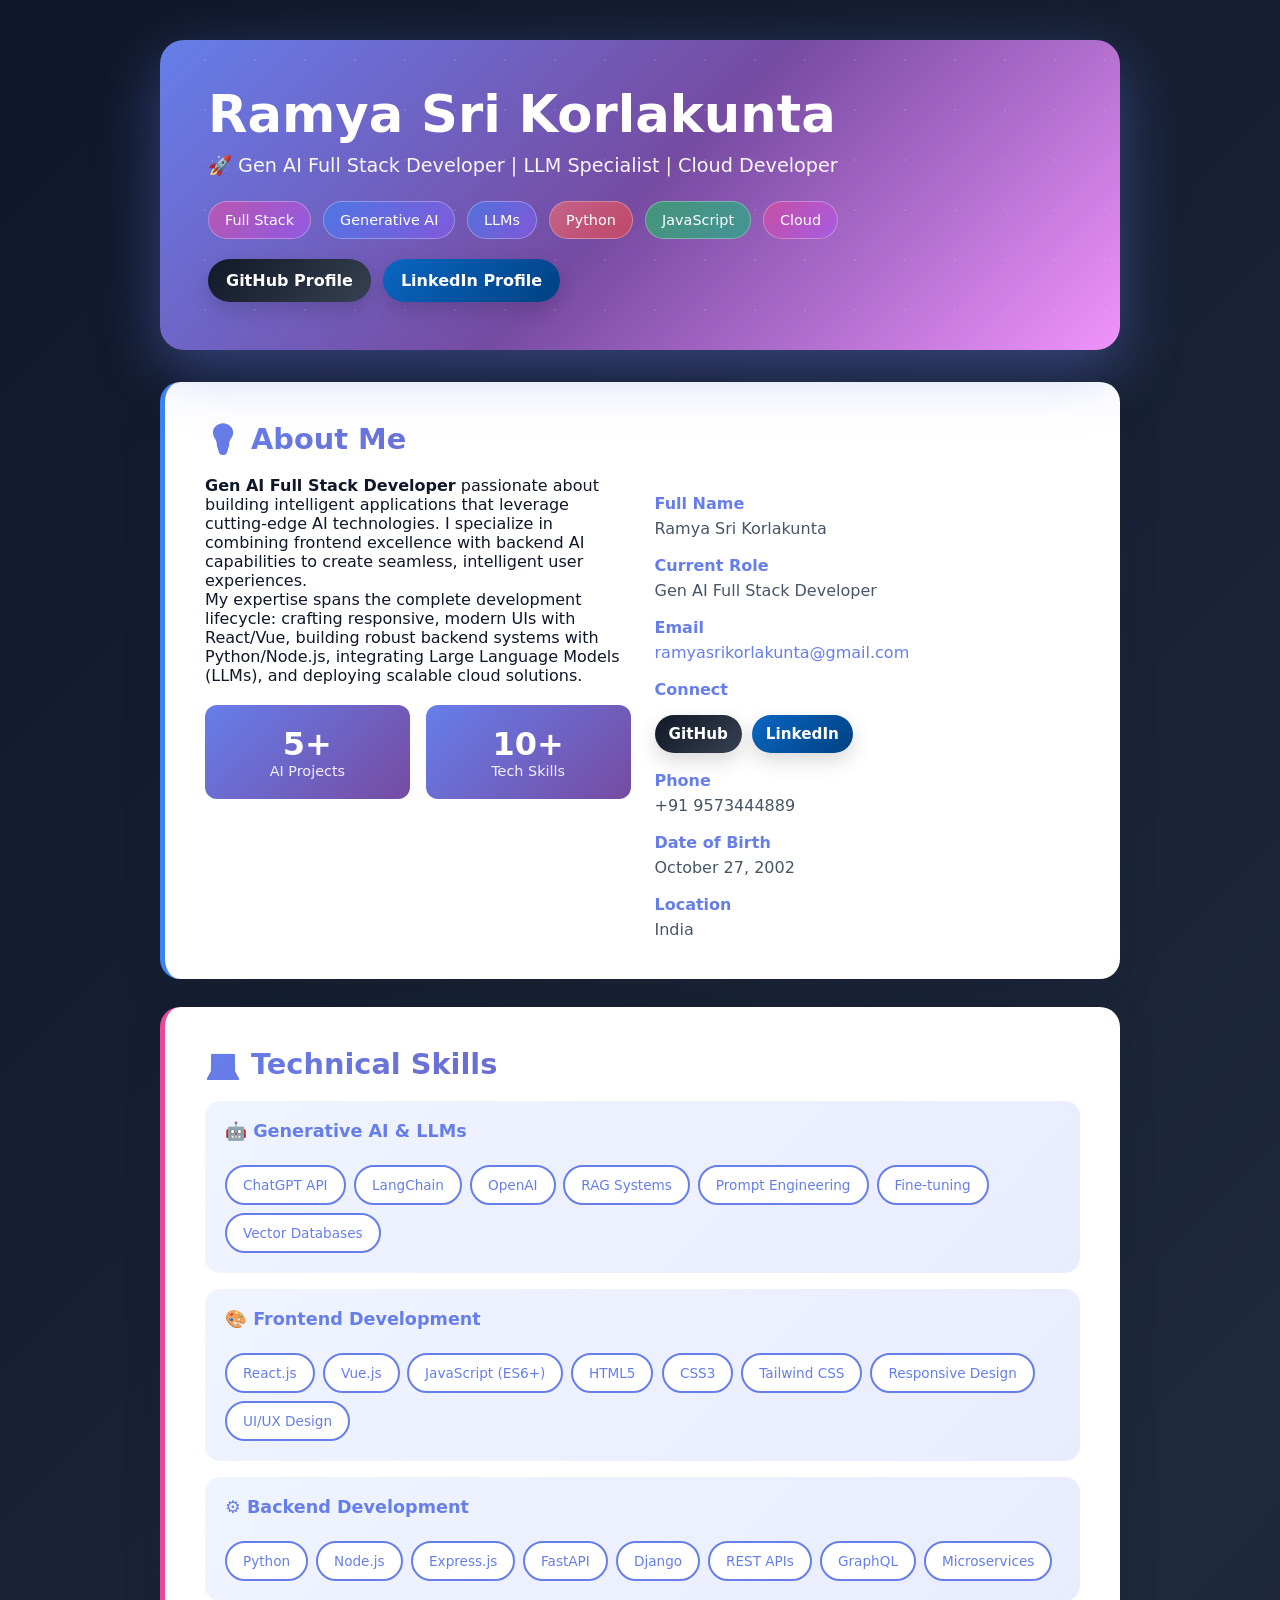
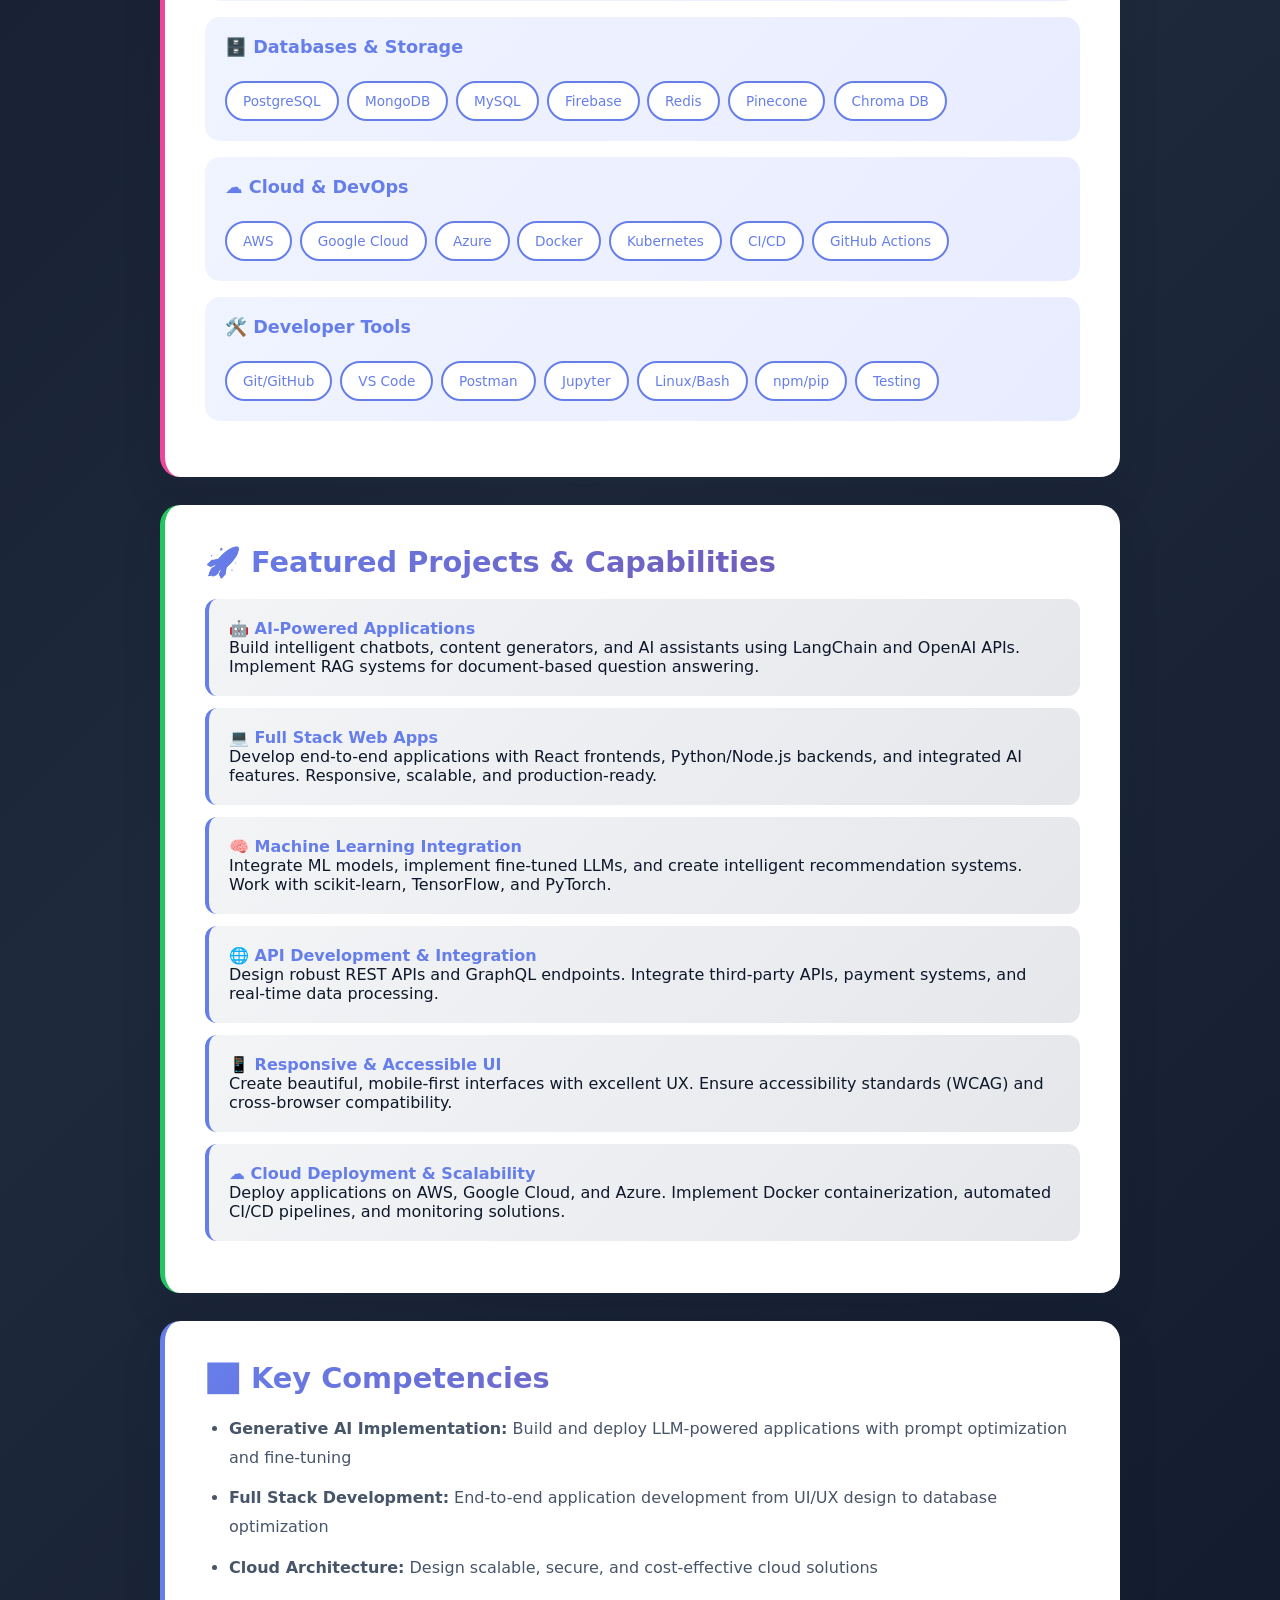
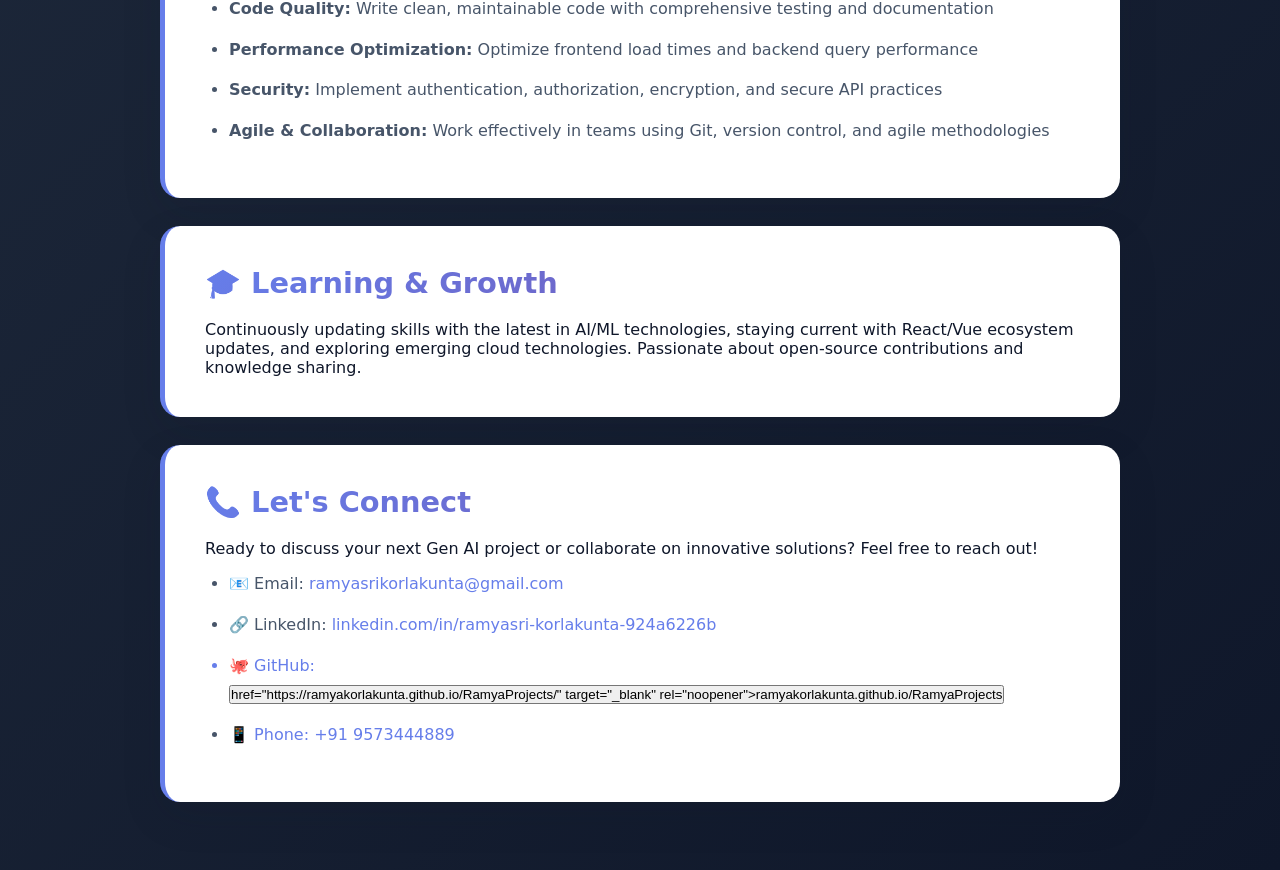
==== docs/index.html @ 707cfb74 "Update social links on portfolio" ====
<!doctype html>
<html lang="en">
  <head>
    <meta charset="utf-8" />
    <meta name="viewport" content="width=device-width,initial-scale=1" />
    <title>Ramya Sri Korlakunta | Gen AI Full Stack Developer</title>
    <style>
      * { margin:0; padding:0; box-sizing:border-box; }
      body { 
        font-family: 'Segoe UI', system-ui, -apple-system, Roboto, Arial, sans-serif; 
        background: linear-gradient(135deg, #0f172a 0%, #1e293b 50%, #0f172a 100%);
        color:#0f172a; 
        min-height:100vh;
      }
      .page { max-width:1000px; margin:0 auto; padding:40px 20px; }
      
      /* HEADER WITH GRADIENT */
      header { 
        background: linear-gradient(135deg, #667eea 0%, #764ba2 50%, #f093fb 100%);
        border-radius:24px; 
        box-shadow: 0 20px 60px rgba(102, 126, 234, 0.4);
        padding:48px; 
        margin-bottom:32px;
        color: white;
        position: relative;
        overflow: hidden;
      }
      
      header::before {
        content: '';
        position: absolute;
        top: -50%;
        right: -50%;
        width: 200%;
        height: 200%;
        background: radial-gradient(circle, rgba(255,255,255,0.1) 1px, transparent 1px);
        background-size: 50px 50px;
        animation: float 20s linear infinite;
      }
      
      @keyframes float {
        0% { transform: translate(0, 0); }
        100% { transform: translate(50px, 50px); }
      }
      
      header h1 { 
        margin:0 0 12px; 
        font-size:3.2rem; 
        line-height:1.05;
        position: relative;
        z-index: 1;
        font-weight: 800;
      }
      
      header .subtitle { 
        margin:0; 
        max-width:720px; 
        font-size:1.2rem;
        position: relative;
        z-index: 1;
        opacity: 0.95;
      }
      
      .badges { display:flex; flex-wrap:wrap; gap:12px; margin-top:24px; }
      
      .social-links {
        display:flex;
        flex-wrap:wrap;
        gap:12px;
        margin-top:20px;
        position: relative;
        z-index: 1;
      }
      
      .social-btn {
        display:inline-flex;
        align-items:center;
        justify-content:center;
        gap:8px;
        padding:12px 18px;
        border-radius:999px;
        color:white;
        font-weight:700;
        text-decoration:none;
        transition: transform 0.2s ease, box-shadow 0.2s ease;
        box-shadow: 0 8px 20px rgba(0,0,0,0.15);
      }

      .contact-actions {
        display:flex;
        flex-wrap:wrap;
        gap:10px;
        margin-top:16px;
      }

      .contact-actions .social-btn {
        padding:10px 14px;
        font-size:0.95rem;
      }
      
      .social-btn:hover {
        transform: translateY(-2px);
        text-decoration:none;
      }
      
      .social-btn.github {
        background: linear-gradient(135deg, #111827 0%, #374151 100%);
      }
      
      .social-btn.linkedin {
        background: linear-gradient(135deg, #0a66c2 0%, #004182 100%);
      }
      
      .badge { 
        background: rgba(255,255,255,0.2);
        color: white;
        border-radius:999px; 
        padding:10px 16px; 
        font-size:.9rem;
        border: 1px solid rgba(255,255,255,0.3);
        backdrop-filter: blur(10px);
      }
      
      .badge.ai { background: linear-gradient(135deg, rgba(59, 130, 246, 0.6), rgba(139, 92, 246, 0.6)); }
      .badge.frontend { background: linear-gradient(135deg, rgba(34, 197, 94, 0.6), rgba(16, 185, 129, 0.6)); }
      .badge.backend { background: linear-gradient(135deg, rgba(248, 113, 113, 0.6), rgba(239, 68, 68, 0.6)); }
      .badge.fullstack { background: linear-gradient(135deg, rgba(236, 72, 153, 0.6), rgba(168, 85, 247, 0.6)); }
      
      section { 
        background: white;
        border-radius:20px; 
        box-shadow: 0 15px 40px rgba(15, 23, 42, 0.12);
        padding:40px; 
        margin-bottom:28px;
        border-left: 5px solid #667eea;
      }
      
      section.ai-focused { border-left-color: #3b82f6; }
      section.code-skills { border-left-color: #ec4899; }
      section.projects { border-left-color: #22c55e; }
      
      h2 { 
        margin-top:0; 
        font-size:1.8rem; 
        margin-bottom:20px;
        background: linear-gradient(135deg, #667eea 0%, #764ba2 100%);
        -webkit-background-clip: text;
        -webkit-text-fill-color: transparent;
        background-clip: text;
      }
      
      .grid { display:grid; gap:24px; }
      .two-col { grid-template-columns:1fr 1fr; }
      .three-col { grid-template-columns:1fr 1fr 1fr; }
      
      ul { margin:12px 0; padding-left:1.5rem; color:#475569; }
      li { margin-bottom:12px; line-height:1.8; }
      
      .contact dt { font-weight:700; margin-top:18px; color: #667eea; }
      .contact dd { margin:6px 0 0 0; color:#475569; }
      
      a { color:#667eea; text-decoration:none; font-weight: 500; transition: 0.3s; }
      a:hover { color:#764ba2; text-decoration: underline; }
      
      .skill-category {
        background: linear-gradient(135deg, #f0f4ff 0%, #e8ecff 100%);
        padding: 20px;
        border-radius: 15px;
        margin-bottom: 16px;
      }
      
      .skill-category h3 {
        color: #667eea;
        margin: 0 0 12px 0;
        font-size: 1.1rem;
      }
      
      .skill-category .badges {
        gap: 8px;
      }
      
      .skill-category .badge {
        background: white;
        color: #667eea;
        border: 2px solid #667eea;
        font-size: 0.85rem;
      }
      
      .feature-box {
        background: linear-gradient(135deg, #f3f4f6 0%, #e5e7eb 100%);
        padding: 20px;
        border-radius: 12px;
        margin-bottom: 12px;
        border-left: 4px solid #667eea;
      }
      
      .feature-box strong {
        color: #667eea;
      }
      
      .stats {
        display: grid;
        grid-template-columns: 1fr 1fr;
        gap: 16px;
        margin-top: 20px;
      }
      
      .stat-item {
        background: linear-gradient(135deg, #667eea 0%, #764ba2 100%);
        color: white;
        padding: 20px;
        border-radius: 12px;
        text-align: center;
      }
      
      .stat-item .number {
        font-size: 2rem;
        font-weight: 800;
      }
      
      .stat-item .label {
        font-size: 0.9rem;
        opacity: 0.9;
      }
      
      @media (max-width:720px) { 
        .two-col, .three-col { grid-template-columns:1fr; }
        header h1 { font-size: 2.2rem; }
        header { padding: 32px; }
      }
    </style>
  </head>
  <body>
    <div class="page">
      <header>
        <h1>Ramya Sri Korlakunta</h1>
        <p class="subtitle">🚀 Gen AI Full Stack Developer | LLM Specialist | Cloud Developer</p>
        <div class="badges">
          <span class="badge fullstack">Full Stack</span>
          <span class="badge ai">Generative AI</span>
          <span class="badge ai">LLMs</span>
          <span class="badge backend">Python</span>
          <span class="badge frontend">JavaScript</span>
          <span class="badge fullstack">Cloud</span>
        </div>
        <div class="social-links">
          <a class="social-btn github" href="https://github.com/ramyakorlakunta" target="_blank" rel="noopener">GitHub Profile</a>
          <a class="social-btn linkedin" href="https://www.linkedin.com/in/ramyasri-korlakunta-924a6226b" target="_blank" rel="noopener">LinkedIn Profile</a>
        </div>
      </header>

      <section class="ai-focused">
        <h2>💡 About Me</h2>
        <div class="grid two-col">
          <div>
            <p><strong>Gen AI Full Stack Developer</strong> passionate about building intelligent applications that leverage cutting-edge AI technologies. I specialize in combining frontend excellence with backend AI capabilities to create seamless, intelligent user experiences.</p>
            <p>My expertise spans the complete development lifecycle: crafting responsive, modern UIs with React/Vue, building robust backend systems with Python/Node.js, integrating Large Language Models (LLMs), and deploying scalable cloud solutions.</p>
            <div class="stats">
              <div class="stat-item">
                <div class="number">5+</div>
                <div class="label">AI Projects</div>
              </div>
              <div class="stat-item">
                <div class="number">10+</div>
                <div class="label">Tech Skills</div>
              </div> 
            </div>
          </div>
          <div class="contact">
            <dl>
              <dt>Full Name</dt>
              <dd>Ramya Sri Korlakunta</dd>
              <dt>Current Role</dt>
              <dd>Gen AI Full Stack Developer</dd>
              <dt>Email</dt>
              <dd><a href="mailto:ramyasrikorlakunta@gmail.com">ramyasrikorlakunta@gmail.com</a></dd>
              <dt>Connect</dt>
              <dd>
                <div class="contact-actions">
                  <a class="social-btn github" href="https://github.com/ramyakorlakunta" target="_blank" rel="noopener">GitHub</a>
                  <a class="social-btn linkedin" href="https://www.linkedin.com/in/ramyasri-korlakunta-924a6226b" target="_blank" rel="noopener">LinkedIn</a>
                </div>
              </dd>
              <dt>Phone</dt>
              <dd>+91 9573444889</dd>
              <dt>Date of Birth</dt>
              <dd>October 27, 2002</dd>
              <dt>Location</dt>
              <dd>India</dd>
            </dl>
          </div>
        </div>
      </section>

      <section class="code-skills">
        <h2>💻 Technical Skills</h2>
        
        <div class="skill-category">
          <h3>🤖 Generative AI & LLMs</h3>
          <div class="badges">
            <span class="badge ai">ChatGPT API</span>
            <span class="badge ai">LangChain</span>
            <span class="badge ai">OpenAI</span>
            <span class="badge ai">RAG Systems</span>
            <span class="badge ai">Prompt Engineering</span>
            <span class="badge ai">Fine-tuning</span>
            <span class="badge ai">Vector Databases</span>
          </div>
        </div>
        
        <div class="skill-category">
          <h3>🎨 Frontend Development</h3>
          <div class="badges">
            <span class="badge frontend">React.js</span>
            <span class="badge frontend">Vue.js</span>
            <span class="badge frontend">JavaScript (ES6+)</span>
            <span class="badge frontend">HTML5</span>
            <span class="badge frontend">CSS3</span>
            <span class="badge frontend">Tailwind CSS</span>
            <span class="badge frontend">Responsive Design</span>
            <span class="badge frontend">UI/UX Design</span>
          </div>
        </div>
        
        <div class="skill-category">
          <h3>⚙️ Backend Development</h3>
          <div class="badges">
            <span class="badge backend">Python</span>
            <span class="badge backend">Node.js</span>
            <span class="badge backend">Express.js</span>
            <span class="badge backend">FastAPI</span>
            <span class="badge backend">Django</span>
            <span class="badge backend">REST APIs</span>
            <span class="badge backend">GraphQL</span>
            <span class="badge backend">Microservices</span>
          </div>
        </div>
        
        <div class="skill-category">
          <h3>🗄️ Databases & Storage</h3>
          <div class="badges">
            <span class="badge backend">PostgreSQL</span>
            <span class="badge backend">MongoDB</span>
            <span class="badge backend">MySQL</span>
            <span class="badge backend">Firebase</span>
            <span class="badge backend">Redis</span>
            <span class="badge backend">Pinecone</span>
            <span class="badge backend">Chroma DB</span>
          </div>
        </div>
        
        <div class="skill-category">
          <h3>☁️ Cloud & DevOps</h3>
          <div class="badges">
            <span class="badge fullstack">AWS</span>
            <span class="badge fullstack">Google Cloud</span>
            <span class="badge fullstack">Azure</span>
            <span class="badge fullstack">Docker</span>
            <span class="badge fullstack">Kubernetes</span>
            <span class="badge fullstack">CI/CD</span>
            <span class="badge fullstack">GitHub Actions</span>
          </div>
        </div>
        
        <div class="skill-category">
          <h3>🛠️ Developer Tools</h3>
          <div class="badges">
            <span class="badge backend">Git/GitHub</span>
            <span class="badge backend">VS Code</span>
            <span class="badge backend">Postman</span>
            <span class="badge backend">Jupyter</span>
            <span class="badge backend">Linux/Bash</span>
            <span class="badge backend">npm/pip</span>
            <span class="badge backend">Testing</span>
          </div>
        </div>
      </section>

      <section class="projects">
        <h2>🚀 Featured Projects & Capabilities</h2>
        <div class="feature-box">
          <strong>🤖 AI-Powered Applications</strong>
          <p>Build intelligent chatbots, content generators, and AI assistants using LangChain and OpenAI APIs. Implement RAG systems for document-based question answering.</p>
        </div>
        <div class="feature-box">
          <strong>💻 Full Stack Web Apps</strong>
          <p>Develop end-to-end applications with React frontends, Python/Node.js backends, and integrated AI features. Responsive, scalable, and production-ready.</p>
        </div>
        <div class="feature-box">
          <strong>🧠 Machine Learning Integration</strong>
          <p>Integrate ML models, implement fine-tuned LLMs, and create intelligent recommendation systems. Work with scikit-learn, TensorFlow, and PyTorch.</p>
        </div>
        <div class="feature-box">
          <strong>🌐 API Development & Integration</strong>
          <p>Design robust REST APIs and GraphQL endpoints. Integrate third-party APIs, payment systems, and real-time data processing.</p>
        </div>
        <div class="feature-box">
          <strong>📱 Responsive & Accessible UI</strong>
          <p>Create beautiful, mobile-first interfaces with excellent UX. Ensure accessibility standards (WCAG) and cross-browser compatibility.</p>
        </div>
        <div class="feature-box">
          <strong>☁️ Cloud Deployment & Scalability</strong>
          <p>Deploy applications on AWS, Google Cloud, and Azure. Implement Docker containerization, automated CI/CD pipelines, and monitoring solutions.</p>
        </div>
      </section>

      <section>
        <h2>📊 Key Competencies</h2>
        <ul>
          <li><strong>Generative AI Implementation:</strong> Build and deploy LLM-powered applications with prompt optimization and fine-tuning</li>
          <li><strong>Full Stack Development:</strong> End-to-end application development from UI/UX design to database optimization</li>
          <li><strong>Cloud Architecture:</strong> Design scalable, secure, and cost-effective cloud solutions</li>
          <li><strong>Code Quality:</strong> Write clean, maintainable code with comprehensive testing and documentation</li>
          <li><strong>Performance Optimization:</strong> Optimize frontend load times and backend query performance</li>
          <li><strong>Security:</strong> Implement authentication, authorization, encryption, and secure API practices</li>
          <li><strong>Agile & Collaboration:</strong> Work effectively in teams using Git, version control, and agile methodologies</li>
        </ul>
      </section>

      <section>
        <h2>🎓 Learning & Growth</h2>
        <p>Continuously updating skills with the latest in AI/ML technologies, staying current with React/Vue ecosystem updates, and exploring emerging cloud technologies. Passionate about open-source contributions and knowledge sharing.</p>
      </section>

      <section>
        <h2>📞 Let's Connect</h2>
        <p>Ready to discuss your next Gen AI project or collaborate on innovative solutions? Feel free to reach out!</p>
        <ul>
          <li>📧 Email: <a href="mailto:ramyasrikorlakunta@gmail.com">ramyasrikorlakunta@gmail.com</a></li>
          <li>🔗 LinkedIn: <a href="https://www.linkedin.com/in/ramyasri-korlakunta-924a6226b" target="_blank" rel="noopener">linkedin.com/in/ramyasri-korlakunta-924a6226b</li>
          <li>🐙 GitHub: <button>href="https://ramyakorlakunta.github.io/RamyaProjects/" target="_blank" rel="noopener">ramyakorlakunta.github.io/RamyaProjects</button></li>
          <li>📱 Phone: <a href="tel:+919573444889">+91 9573444889</a></li>
        </ul>
      </section>
    </div>
  </body>
</html>
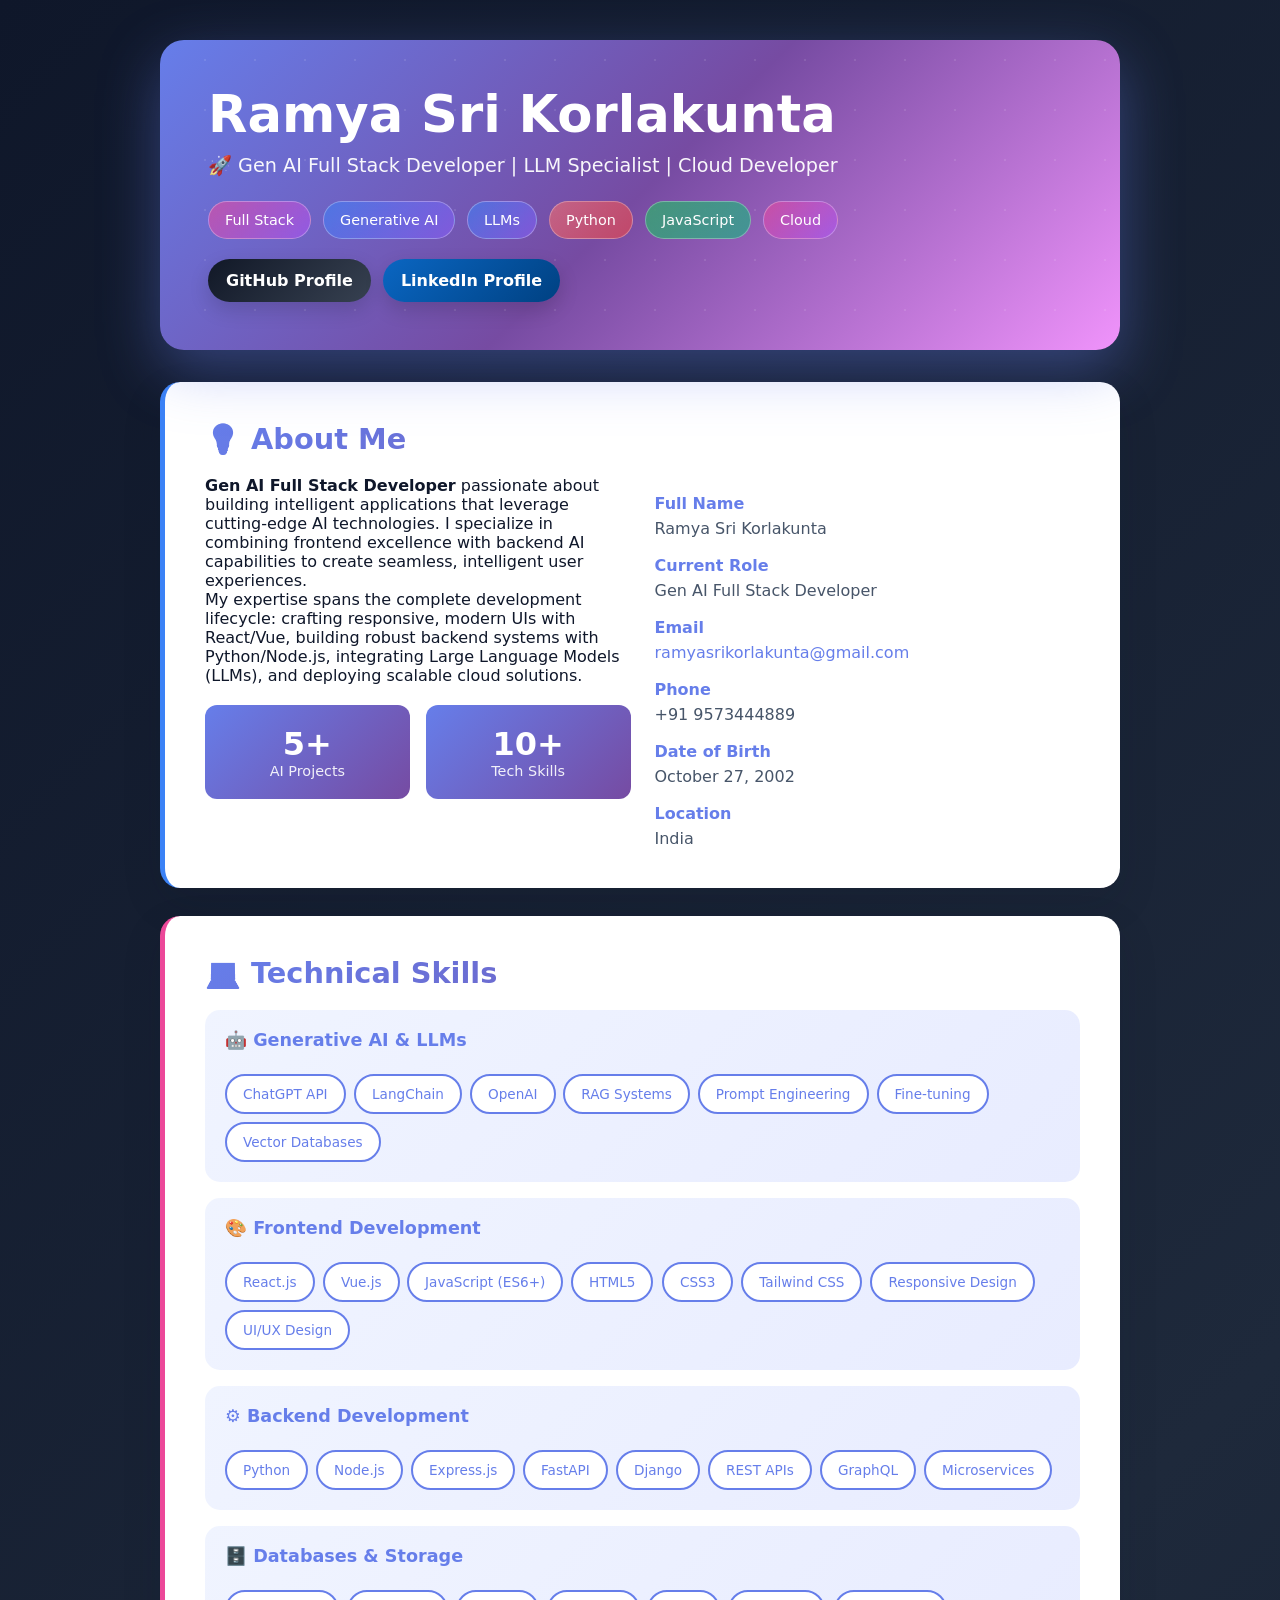
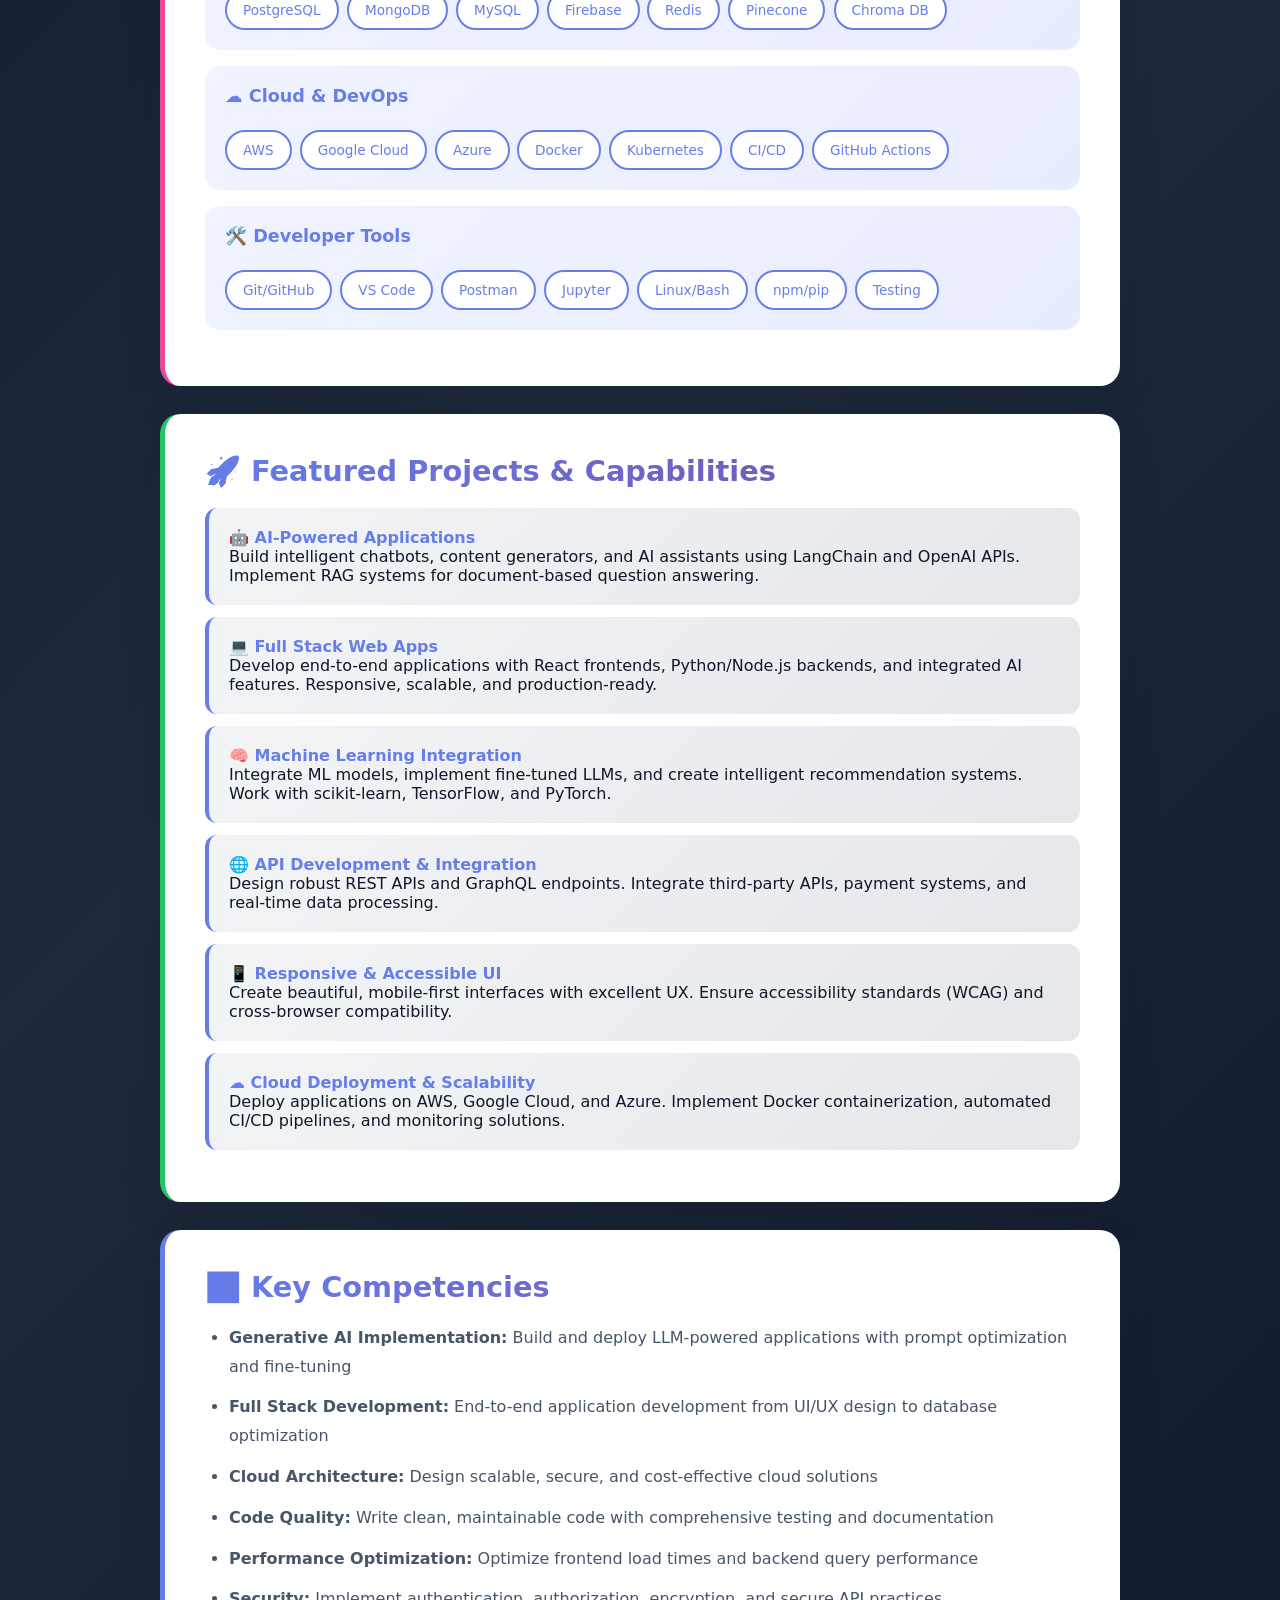
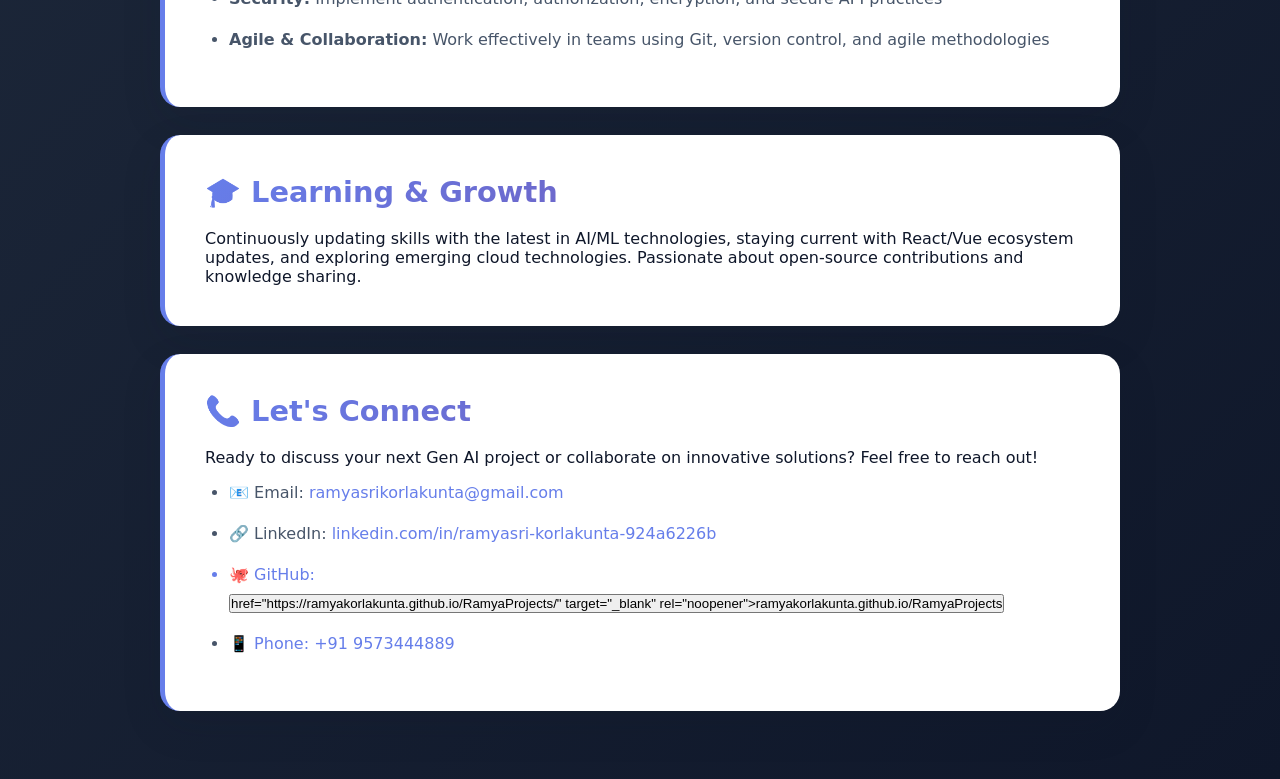
==== commit e871a601: "Remove duplicate Connect section" ====
--- a/docs/index.html
+++ b/docs/index.html
@@ -274,13 +274,6 @@
               <dd>Gen AI Full Stack Developer</dd>
               <dt>Email</dt>
               <dd><a href="mailto:ramyasrikorlakunta@gmail.com">ramyasrikorlakunta@gmail.com</a></dd>
-              <dt>Connect</dt>
-              <dd>
-                <div class="contact-actions">
-                  <a class="social-btn github" href="https://github.com/ramyakorlakunta" target="_blank" rel="noopener">GitHub</a>
-                  <a class="social-btn linkedin" href="https://www.linkedin.com/in/ramyasri-korlakunta-924a6226b" target="_blank" rel="noopener">LinkedIn</a>
-                </div>
-              </dd>
               <dt>Phone</dt>
               <dd>+91 9573444889</dd>
               <dt>Date of Birth</dt>
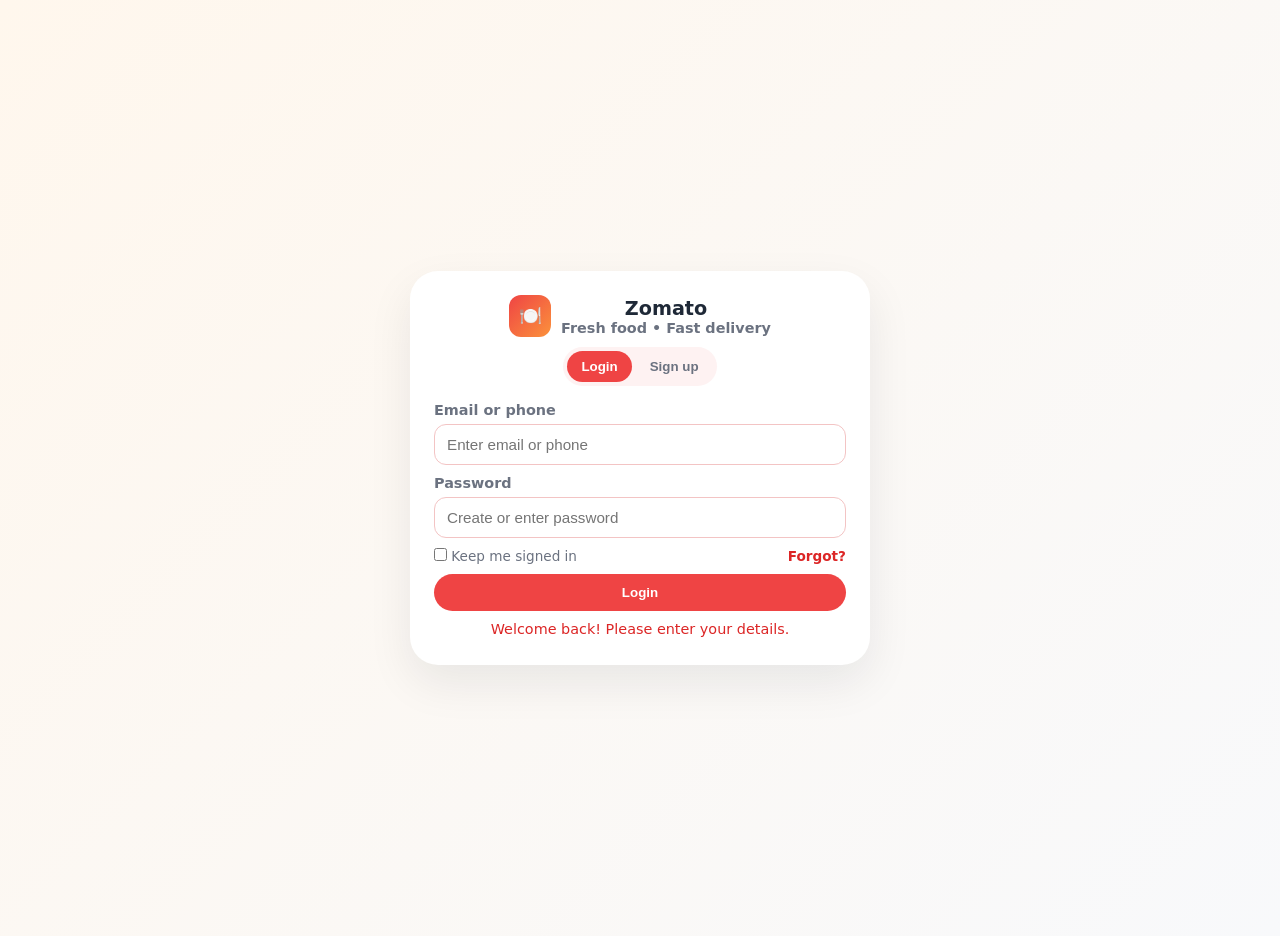
==== commit 1a0dd362: "Add zomato-style login and home flow" ====
--- a/docs/index.html
+++ b/docs/index.html
@@ -3,428 +3,753 @@
   <head>
     <meta charset="utf-8" />
     <meta name="viewport" content="width=device-width,initial-scale=1" />
-    <title>Ramya Sri Korlakunta | Gen AI Full Stack Developer</title>
+    <title>Zomato Style Food App</title>
     <style>
-      * { margin:0; padding:0; box-sizing:border-box; }
-      body { 
-        font-family: 'Segoe UI', system-ui, -apple-system, Roboto, Arial, sans-serif; 
-        background: linear-gradient(135deg, #0f172a 0%, #1e293b 50%, #0f172a 100%);
-        color:#0f172a; 
-        min-height:100vh;
-      }
-      .page { max-width:1000px; margin:0 auto; padding:40px 20px; }
-      
-      /* HEADER WITH GRADIENT */
-      header { 
-        background: linear-gradient(135deg, #667eea 0%, #764ba2 50%, #f093fb 100%);
-        border-radius:24px; 
-        box-shadow: 0 20px 60px rgba(102, 126, 234, 0.4);
-        padding:48px; 
-        margin-bottom:32px;
+      :root {
+        --bg: #f8f9fb;
+        --card: #ffffff;
+        --text: #1f2937;
+        --muted: #6b7280;
+        --accent: #ef4444;
+        --accent-dark: #dc2626;
+        --shadow: 0 18px 45px rgba(15, 23, 42, 0.08);
+      }
+
+      * { box-sizing: border-box; margin: 0; padding: 0; }
+      body {
+        font-family: 'Segoe UI', system-ui, -apple-system, BlinkMacSystemFont, 'Roboto', Arial, sans-serif;
+        background: linear-gradient(135deg, #fff7ed 0%, var(--bg) 100%);
+        color: var(--text);
+      }
+
+      .app-shell {
+        max-width: 1280px;
+        margin: 0 auto;
+        padding: 18px;
+      }
+
+      .auth-screen, .app-screen {
+        transition: all 0.45s ease;
+      }
+
+      .auth-screen {
+        min-height: 100vh;
+        display: grid;
+        place-items: center;
+        padding: 20px;
+      }
+
+      .auth-card {
+        width: min(100%, 460px);
+        background: var(--card);
+        border-radius: 28px;
+        box-shadow: var(--shadow);
+        padding: 24px;
+        animation: rise 0.4s ease;
+      }
+
+      .auth-header {
+        text-align: center;
+        margin-bottom: 16px;
+      }
+
+      .auth-header .brand {
+        justify-content: center;
+        margin-bottom: 10px;
+      }
+
+      .tabs {
+        display: inline-flex;
+        background: #fef2f2;
+        padding: 4px;
+        border-radius: 999px;
+        gap: 4px;
+      }
+
+      .tab-btn {
+        border: none;
+        background: transparent;
+        padding: 8px 14px;
+        border-radius: 999px;
+        font-weight: 700;
+        cursor: pointer;
+        color: var(--muted);
+      }
+
+      .tab-btn.active {
+        background: var(--accent);
         color: white;
-        position: relative;
+      }
+
+      .auth-form {
+        display: flex;
+        flex-direction: column;
+        gap: 10px;
+      }
+
+      .form-group {
+        display: flex;
+        flex-direction: column;
+        gap: 6px;
+      }
+
+      .form-group label {
+        font-size: 0.9rem;
+        font-weight: 700;
+        color: var(--muted);
+      }
+
+      .form-group input {
+        padding: 11px 12px;
+        border: 1px solid #f3c4c4;
+        border-radius: 12px;
+        outline: none;
+        font-size: 0.95rem;
+      }
+
+      .form-group input:focus {
+        border-color: var(--accent);
+        box-shadow: 0 0 0 3px rgba(239, 68, 68, 0.15);
+      }
+
+      .helper-row {
+        display: flex;
+        justify-content: space-between;
+        align-items: center;
+        font-size: 0.85rem;
+        color: var(--muted);
+      }
+
+      .helper-row a {
+        color: var(--accent-dark);
+        text-decoration: none;
+        font-weight: 700;
+      }
+
+      .btn {
+        display: inline-flex;
+        align-items: center;
+        justify-content: center;
+        border: none;
+        border-radius: 999px;
+        padding: 11px 16px;
+        font-weight: 700;
+        cursor: pointer;
+        text-decoration: none;
+      }
+
+      .btn.primary {
+        background: var(--accent);
+        color: white;
+      }
+
+      .btn.secondary {
+        background: white;
+        color: var(--text);
+      }
+
+      .btn.full { width: 100%; }
+
+      .feedback {
+        min-height: 20px;
+        color: var(--accent-dark);
+        font-size: 0.9rem;
+        text-align: center;
+      }
+
+      .is-hidden {
+        display: none !important;
+      }
+
+      .shake {
+        animation: shake 0.25s ease;
+      }
+
+      .app-screen {
+        display: none;
+        opacity: 0;
+        transform: translateY(20px);
+      }
+
+      .app-screen.active {
+        display: block;
+        opacity: 1;
+        transform: translateY(0);
+      }
+
+      .topbar {
+        display: flex;
+        align-items: center;
+        justify-content: space-between;
+        background: var(--card);
+        padding: 14px 16px;
+        border-radius: 18px;
+        box-shadow: var(--shadow);
+        position: sticky;
+        top: 12px;
+        z-index: 10;
+      }
+
+      .brand {
+        display: flex;
+        align-items: center;
+        gap: 10px;
+        font-weight: 800;
+        font-size: 1.2rem;
+      }
+
+      .brand-mark {
+        width: 42px;
+        height: 42px;
+        border-radius: 12px;
+        background: linear-gradient(135deg, var(--accent), #fb923c);
+        color: white;
+        display: grid;
+        place-items: center;
+        font-size: 1.15rem;
+      }
+
+      .topbar .actions {
+        display: flex;
+        gap: 10px;
+        align-items: center;
+      }
+
+      .pill {
+        padding: 8px 12px;
+        border-radius: 999px;
+        background: #fef2f2;
+        color: var(--accent-dark);
+        font-weight: 700;
+        font-size: 0.9rem;
+      }
+
+      .hero {
+        margin-top: 18px;
+        background: linear-gradient(120deg, #ffedd5 0%, #fee2e2 50%, #fef2f2 100%);
+        border-radius: 28px;
+        padding: 24px;
+        box-shadow: var(--shadow);
+        display: grid;
+        grid-template-columns: 1.2fr 0.8fr;
+        gap: 20px;
+      }
+
+      .hero h1 {
+        font-size: clamp(1.8rem, 3vw, 2.6rem);
+        line-height: 1.1;
+        margin-bottom: 10px;
+      }
+
+      .hero p {
+        color: var(--muted);
+        margin-bottom: 14px;
+        font-size: 1rem;
+      }
+
+      .hero .buttons {
+        display: flex;
+        flex-wrap: wrap;
+        gap: 10px;
+        margin-top: 16px;
+      }
+
+      .hero-card {
+        background: white;
+        border-radius: 24px;
+        padding: 18px;
+        box-shadow: inset 0 -2px 0 rgba(0,0,0,0.03);
+      }
+
+      .hero-card .mini-title {
+        color: var(--accent-dark);
+        font-weight: 700;
+        margin-bottom: 6px;
+      }
+
+      .search-box {
+        margin-top: 12px;
+        background: #f9fafb;
+        border-radius: 14px;
+        padding: 12px;
+        display: flex;
+        gap: 8px;
+        align-items: center;
+      }
+
+      .search-box input {
+        border: none;
+        outline: none;
+        background: transparent;
+        flex: 1;
+        font-size: 0.95rem;
+      }
+
+      .section {
+        margin-top: 20px;
+      }
+
+      .section-head {
+        display: flex;
+        justify-content: space-between;
+        align-items: center;
+        margin-bottom: 12px;
+      }
+
+      .section-head h2 {
+        font-size: 1.2rem;
+      }
+
+      .chips {
+        display: flex;
+        gap: 10px;
+        flex-wrap: wrap;
+      }
+
+      .chip {
+        padding: 9px 12px;
+        border-radius: 999px;
+        background: white;
+        box-shadow: var(--shadow);
+        font-weight: 600;
+        color: var(--muted);
+      }
+
+      .chip.active {
+        background: var(--accent);
+        color: white;
+      }
+
+      .cards-grid {
+        display: grid;
+        grid-template-columns: repeat(4, 1fr);
+        gap: 14px;
+      }
+
+      .food-card, .restaurant-card, .offer-card {
+        background: white;
+        border-radius: 20px;
         overflow: hidden;
-      }
-      
-      header::before {
-        content: '';
-        position: absolute;
-        top: -50%;
-        right: -50%;
-        width: 200%;
-        height: 200%;
-        background: radial-gradient(circle, rgba(255,255,255,0.1) 1px, transparent 1px);
-        background-size: 50px 50px;
-        animation: float 20s linear infinite;
-      }
-      
-      @keyframes float {
-        0% { transform: translate(0, 0); }
-        100% { transform: translate(50px, 50px); }
-      }
-      
-      header h1 { 
-        margin:0 0 12px; 
-        font-size:3.2rem; 
-        line-height:1.05;
-        position: relative;
-        z-index: 1;
-        font-weight: 800;
-      }
-      
-      header .subtitle { 
-        margin:0; 
-        max-width:720px; 
-        font-size:1.2rem;
-        position: relative;
-        z-index: 1;
-        opacity: 0.95;
-      }
-      
-      .badges { display:flex; flex-wrap:wrap; gap:12px; margin-top:24px; }
-      
-      .social-links {
-        display:flex;
-        flex-wrap:wrap;
-        gap:12px;
-        margin-top:20px;
-        position: relative;
-        z-index: 1;
-      }
-      
-      .social-btn {
-        display:inline-flex;
-        align-items:center;
-        justify-content:center;
-        gap:8px;
-        padding:12px 18px;
-        border-radius:999px;
-        color:white;
-        font-weight:700;
-        text-decoration:none;
-        transition: transform 0.2s ease, box-shadow 0.2s ease;
-        box-shadow: 0 8px 20px rgba(0,0,0,0.15);
-      }
-
-      .contact-actions {
-        display:flex;
-        flex-wrap:wrap;
-        gap:10px;
-        margin-top:16px;
-      }
-
-      .contact-actions .social-btn {
-        padding:10px 14px;
-        font-size:0.95rem;
-      }
-      
-      .social-btn:hover {
-        transform: translateY(-2px);
-        text-decoration:none;
-      }
-      
-      .social-btn.github {
-        background: linear-gradient(135deg, #111827 0%, #374151 100%);
-      }
-      
-      .social-btn.linkedin {
-        background: linear-gradient(135deg, #0a66c2 0%, #004182 100%);
-      }
-      
-      .badge { 
-        background: rgba(255,255,255,0.2);
+        box-shadow: var(--shadow);
+      }
+
+      .food-card .image {
+        height: 110px;
+        background: linear-gradient(135deg, #fde68a, #fca5a5);
+        display: grid;
+        place-items: center;
+        font-size: 2rem;
+      }
+
+      .food-card .body, .restaurant-card .body, .offer-card .body {
+        padding: 12px 14px;
+      }
+
+      .food-card h3, .restaurant-card h3 {
+        font-size: 1rem;
+        margin-bottom: 4px;
+      }
+
+      .muted {
+        color: var(--muted);
+        font-size: 0.9rem;
+      }
+
+      .restaurant-grid {
+        display: grid;
+        grid-template-columns: repeat(2, 1fr);
+        gap: 16px;
+      }
+
+      .restaurant-card .image {
+        height: 150px;
+        background: linear-gradient(135deg, #fef3c7, #fb923c);
+        display: grid;
+        place-items: center;
+        font-size: 2.2rem;
+      }
+
+      .meta-row {
+        display: flex;
+        justify-content: space-between;
+        align-items: center;
+        margin-top: 8px;
+        font-size: 0.9rem;
+        color: var(--muted);
+      }
+
+      .rating {
+        background: #16a34a;
         color: white;
-        border-radius:999px; 
-        padding:10px 16px; 
-        font-size:.9rem;
-        border: 1px solid rgba(255,255,255,0.3);
-        backdrop-filter: blur(10px);
-      }
-      
-      .badge.ai { background: linear-gradient(135deg, rgba(59, 130, 246, 0.6), rgba(139, 92, 246, 0.6)); }
-      .badge.frontend { background: linear-gradient(135deg, rgba(34, 197, 94, 0.6), rgba(16, 185, 129, 0.6)); }
-      .badge.backend { background: linear-gradient(135deg, rgba(248, 113, 113, 0.6), rgba(239, 68, 68, 0.6)); }
-      .badge.fullstack { background: linear-gradient(135deg, rgba(236, 72, 153, 0.6), rgba(168, 85, 247, 0.6)); }
-      
-      section { 
+        padding: 4px 8px;
+        border-radius: 999px;
+        font-weight: 700;
+      }
+
+      .offer-grid {
+        display: grid;
+        grid-template-columns: repeat(2, 1fr);
+        gap: 16px;
+      }
+
+      .offer-card .image {
+        height: 120px;
+        background: linear-gradient(135deg, #dbeafe, #c7d2fe);
+        display: grid;
+        place-items: center;
+        font-size: 2rem;
+      }
+
+      .bottom-nav {
+        margin-top: 16px;
+        display: flex;
+        justify-content: center;
+        gap: 10px;
+        flex-wrap: wrap;
+      }
+
+      .bottom-nav a {
+        text-decoration: none;
+        color: var(--text);
         background: white;
-        border-radius:20px; 
-        box-shadow: 0 15px 40px rgba(15, 23, 42, 0.12);
-        padding:40px; 
-        margin-bottom:28px;
-        border-left: 5px solid #667eea;
-      }
-      
-      section.ai-focused { border-left-color: #3b82f6; }
-      section.code-skills { border-left-color: #ec4899; }
-      section.projects { border-left-color: #22c55e; }
-      
-      h2 { 
-        margin-top:0; 
-        font-size:1.8rem; 
-        margin-bottom:20px;
-        background: linear-gradient(135deg, #667eea 0%, #764ba2 100%);
-        -webkit-background-clip: text;
-        -webkit-text-fill-color: transparent;
-        background-clip: text;
-      }
-      
-      .grid { display:grid; gap:24px; }
-      .two-col { grid-template-columns:1fr 1fr; }
-      .three-col { grid-template-columns:1fr 1fr 1fr; }
-      
-      ul { margin:12px 0; padding-left:1.5rem; color:#475569; }
-      li { margin-bottom:12px; line-height:1.8; }
-      
-      .contact dt { font-weight:700; margin-top:18px; color: #667eea; }
-      .contact dd { margin:6px 0 0 0; color:#475569; }
-      
-      a { color:#667eea; text-decoration:none; font-weight: 500; transition: 0.3s; }
-      a:hover { color:#764ba2; text-decoration: underline; }
-      
-      .skill-category {
-        background: linear-gradient(135deg, #f0f4ff 0%, #e8ecff 100%);
-        padding: 20px;
-        border-radius: 15px;
-        margin-bottom: 16px;
-      }
-      
-      .skill-category h3 {
-        color: #667eea;
-        margin: 0 0 12px 0;
-        font-size: 1.1rem;
-      }
-      
-      .skill-category .badges {
-        gap: 8px;
-      }
-      
-      .skill-category .badge {
-        background: white;
-        color: #667eea;
-        border: 2px solid #667eea;
-        font-size: 0.85rem;
-      }
-      
-      .feature-box {
-        background: linear-gradient(135deg, #f3f4f6 0%, #e5e7eb 100%);
-        padding: 20px;
-        border-radius: 12px;
-        margin-bottom: 12px;
-        border-left: 4px solid #667eea;
-      }
-      
-      .feature-box strong {
-        color: #667eea;
-      }
-      
-      .stats {
-        display: grid;
-        grid-template-columns: 1fr 1fr;
-        gap: 16px;
-        margin-top: 20px;
-      }
-      
-      .stat-item {
-        background: linear-gradient(135deg, #667eea 0%, #764ba2 100%);
-        color: white;
-        padding: 20px;
-        border-radius: 12px;
-        text-align: center;
-      }
-      
-      .stat-item .number {
-        font-size: 2rem;
-        font-weight: 800;
-      }
-      
-      .stat-item .label {
-        font-size: 0.9rem;
-        opacity: 0.9;
-      }
-      
-      @media (max-width:720px) { 
-        .two-col, .three-col { grid-template-columns:1fr; }
-        header h1 { font-size: 2.2rem; }
-        header { padding: 32px; }
+        padding: 10px 14px;
+        border-radius: 999px;
+        box-shadow: var(--shadow);
+        font-weight: 600;
+      }
+
+      @keyframes rise {
+        from { opacity: 0; transform: translateY(12px); }
+        to { opacity: 1; transform: translateY(0); }
+      }
+
+      @keyframes shake {
+        0%, 100% { transform: translateX(0); }
+        25% { transform: translateX(-4px); }
+        50% { transform: translateX(4px); }
+        75% { transform: translateX(-2px); }
+      }
+
+      @media (max-width: 900px) {
+        .hero { grid-template-columns: 1fr; }
+        .cards-grid { grid-template-columns: repeat(2, 1fr); }
+        .restaurant-grid, .offer-grid { grid-template-columns: 1fr; }
+      }
+
+      @media (max-width: 560px) {
+        .app-shell { padding: 12px; }
+        .topbar { flex-direction: column; align-items: flex-start; gap: 10px; }
+        .cards-grid { grid-template-columns: 1fr; }
+        .hero { padding: 18px; }
+        .auth-card { padding: 18px; }
       }
     </style>
   </head>
   <body>
-    <div class="page">
-      <header>
-        <h1>Ramya Sri Korlakunta</h1>
-        <p class="subtitle">🚀 Gen AI Full Stack Developer | LLM Specialist | Cloud Developer</p>
-        <div class="badges">
-          <span class="badge fullstack">Full Stack</span>
-          <span class="badge ai">Generative AI</span>
-          <span class="badge ai">LLMs</span>
-          <span class="badge backend">Python</span>
-          <span class="badge frontend">JavaScript</span>
-          <span class="badge fullstack">Cloud</span>
-        </div>
-        <div class="social-links">
-          <a class="social-btn github" href="https://github.com/ramyakorlakunta" target="_blank" rel="noopener">GitHub Profile</a>
-          <a class="social-btn linkedin" href="https://www.linkedin.com/in/ramyasri-korlakunta-924a6226b" target="_blank" rel="noopener">LinkedIn Profile</a>
-        </div>
-      </header>
-
-      <section class="ai-focused">
-        <h2>💡 About Me</h2>
-        <div class="grid two-col">
-          <div>
-            <p><strong>Gen AI Full Stack Developer</strong> passionate about building intelligent applications that leverage cutting-edge AI technologies. I specialize in combining frontend excellence with backend AI capabilities to create seamless, intelligent user experiences.</p>
-            <p>My expertise spans the complete development lifecycle: crafting responsive, modern UIs with React/Vue, building robust backend systems with Python/Node.js, integrating Large Language Models (LLMs), and deploying scalable cloud solutions.</p>
-            <div class="stats">
-              <div class="stat-item">
-                <div class="number">5+</div>
-                <div class="label">AI Projects</div>
-              </div>
-              <div class="stat-item">
-                <div class="number">10+</div>
-                <div class="label">Tech Skills</div>
-              </div> 
-            </div>
-          </div>
-          <div class="contact">
-            <dl>
-              <dt>Full Name</dt>
-              <dd>Ramya Sri Korlakunta</dd>
-              <dt>Current Role</dt>
-              <dd>Gen AI Full Stack Developer</dd>
-              <dt>Email</dt>
-              <dd><a href="mailto:ramyasrikorlakunta@gmail.com">ramyasrikorlakunta@gmail.com</a></dd>
-              <dt>Phone</dt>
-              <dd>+91 9573444889</dd>
-              <dt>Date of Birth</dt>
-              <dd>October 27, 2002</dd>
-              <dt>Location</dt>
-              <dd>India</dd>
-            </dl>
-          </div>
+    <div class="app-shell">
+      <section class="auth-screen" id="authScreen">
+        <div class="auth-card">
+          <div class="auth-header">
+            <div class="brand">
+              <div class="brand-mark">🍽️</div>
+              <div>
+                <div>Zomato</div>
+                <div class="muted">Fresh food • Fast delivery</div>
+              </div>
+            </div>
+            <div class="tabs">
+              <button class="tab-btn active" data-mode="login">Login</button>
+              <button class="tab-btn" data-mode="signup">Sign up</button>
+            </div>
+          </div>
+
+          <form class="auth-form" id="authForm">
+            <div class="form-group" id="nameGroup">
+              <label for="nameInput">Full name</label>
+              <input id="nameInput" name="name" type="text" placeholder="Enter your full name" />
+            </div>
+            <div class="form-group">
+              <label for="emailInput">Email or phone</label>
+              <input id="emailInput" name="email" type="text" placeholder="Enter email or phone" />
+            </div>
+            <div class="form-group">
+              <label for="passwordInput">Password</label>
+              <input id="passwordInput" name="password" type="password" placeholder="Create or enter password" />
+            </div>
+            <div class="form-group" id="confirmGroup">
+              <label for="confirmInput">Confirm password</label>
+              <input id="confirmInput" name="confirm" type="password" placeholder="Confirm password" />
+            </div>
+            <div class="helper-row">
+              <label><input type="checkbox" /> Keep me signed in</label>
+              <a href="#">Forgot?</a>
+            </div>
+            <button class="btn primary full" type="submit" id="submitBtn">Continue</button>
+            <div class="feedback" id="feedback"></div>
+          </form>
         </div>
       </section>
 
-      <section class="code-skills">
-        <h2>💻 Technical Skills</h2>
-        
-        <div class="skill-category">
-          <h3>🤖 Generative AI & LLMs</h3>
-          <div class="badges">
-            <span class="badge ai">ChatGPT API</span>
-            <span class="badge ai">LangChain</span>
-            <span class="badge ai">OpenAI</span>
-            <span class="badge ai">RAG Systems</span>
-            <span class="badge ai">Prompt Engineering</span>
-            <span class="badge ai">Fine-tuning</span>
-            <span class="badge ai">Vector Databases</span>
+      <section class="app-screen" id="appScreen">
+        <div class="topbar">
+          <div class="brand">
+            <div class="brand-mark">🍽️</div>
+            <div>
+              <div>Zomato</div>
+              <div class="muted">Hyderabad • Delivering now</div>
+            </div>
+          </div>
+          <div class="actions">
+            <span class="pill">🛵 25 mins</span>
+            <span class="pill">🧾 Offers</span>
           </div>
         </div>
-        
-        <div class="skill-category">
-          <h3>🎨 Frontend Development</h3>
-          <div class="badges">
-            <span class="badge frontend">React.js</span>
-            <span class="badge frontend">Vue.js</span>
-            <span class="badge frontend">JavaScript (ES6+)</span>
-            <span class="badge frontend">HTML5</span>
-            <span class="badge frontend">CSS3</span>
-            <span class="badge frontend">Tailwind CSS</span>
-            <span class="badge frontend">Responsive Design</span>
-            <span class="badge frontend">UI/UX Design</span>
-          </div>
-        </div>
-        
-        <div class="skill-category">
-          <h3>⚙️ Backend Development</h3>
-          <div class="badges">
-            <span class="badge backend">Python</span>
-            <span class="badge backend">Node.js</span>
-            <span class="badge backend">Express.js</span>
-            <span class="badge backend">FastAPI</span>
-            <span class="badge backend">Django</span>
-            <span class="badge backend">REST APIs</span>
-            <span class="badge backend">GraphQL</span>
-            <span class="badge backend">Microservices</span>
-          </div>
-        </div>
-        
-        <div class="skill-category">
-          <h3>🗄️ Databases & Storage</h3>
-          <div class="badges">
-            <span class="badge backend">PostgreSQL</span>
-            <span class="badge backend">MongoDB</span>
-            <span class="badge backend">MySQL</span>
-            <span class="badge backend">Firebase</span>
-            <span class="badge backend">Redis</span>
-            <span class="badge backend">Pinecone</span>
-            <span class="badge backend">Chroma DB</span>
-          </div>
-        </div>
-        
-        <div class="skill-category">
-          <h3>☁️ Cloud & DevOps</h3>
-          <div class="badges">
-            <span class="badge fullstack">AWS</span>
-            <span class="badge fullstack">Google Cloud</span>
-            <span class="badge fullstack">Azure</span>
-            <span class="badge fullstack">Docker</span>
-            <span class="badge fullstack">Kubernetes</span>
-            <span class="badge fullstack">CI/CD</span>
-            <span class="badge fullstack">GitHub Actions</span>
-          </div>
-        </div>
-        
-        <div class="skill-category">
-          <h3>🛠️ Developer Tools</h3>
-          <div class="badges">
-            <span class="badge backend">Git/GitHub</span>
-            <span class="badge backend">VS Code</span>
-            <span class="badge backend">Postman</span>
-            <span class="badge backend">Jupyter</span>
-            <span class="badge backend">Linux/Bash</span>
-            <span class="badge backend">npm/pip</span>
-            <span class="badge backend">Testing</span>
-          </div>
+
+        <section class="hero">
+          <div>
+            <h1>Craving something delicious?</h1>
+            <p>Order your favorite biryani, pizza, burgers, and desserts from the best-rated restaurants around you.</p>
+            <div class="buttons">
+              <a class="btn primary" href="#restaurants">Order Now</a>
+              <a class="btn secondary" href="#offers">View Deals</a>
+            </div>
+          </div>
+          <div class="hero-card">
+            <div class="mini-title" id="welcomeTitle">Welcome back!</div>
+            <div class="muted" id="welcomeSubtitle">Your favorite meals are just a tap away.</div>
+            <div class="search-box">
+              <span>🔍</span>
+              <input type="text" placeholder="Pizza, biryani, shakes..." />
+            </div>
+          </div>
+        </section>
+
+        <section class="section">
+          <div class="section-head">
+            <h2>Popular cuisines</h2>
+            <span class="muted">See all</span>
+          </div>
+          <div class="chips">
+            <div class="chip active">🍕 Pizza</div>
+            <div class="chip">🍛 Biryani</div>
+            <div class="chip">🍔 Burgers</div>
+            <div class="chip">🥗 Healthy</div>
+            <div class="chip">☕ Coffee</div>
+            <div class="chip">🍰 Desserts</div>
+          </div>
+        </section>
+
+        <section class="section">
+          <div class="section-head">
+            <h2>Top picks for you</h2>
+            <span class="muted">Fresh and fast</span>
+          </div>
+          <div class="cards-grid">
+            <div class="food-card">
+              <div class="image">🍟</div>
+              <div class="body">
+                <h3>Loaded Fries</h3>
+                <div class="muted">Cheesy, spicy, crispy</div>
+              </div>
+            </div>
+            <div class="food-card">
+              <div class="image">🍕</div>
+              <div class="body">
+                <h3>Fire Pizza</h3>
+                <div class="muted">Thin crust • Extra cheese</div>
+              </div>
+            </div>
+            <div class="food-card">
+              <div class="image">🍝</div>
+              <div class="body">
+                <h3>Pasta Bowl</h3>
+                <div class="muted">Creamy • Italian twist</div>
+              </div>
+            </div>
+            <div class="food-card">
+              <div class="image">🥤</div>
+              <div class="body">
+                <h3>Cool Shakes</h3>
+                <div class="muted">Chocolate • Vanilla</div>
+              </div>
+            </div>
+          </div>
+        </section>
+
+        <section id="restaurants" class="section">
+          <div class="section-head">
+            <h2>Restaurants near you</h2>
+            <span class="muted">Rated 4.5+</span>
+          </div>
+          <div class="restaurant-grid">
+            <div class="restaurant-card">
+              <div class="image">🍛</div>
+              <div class="body">
+                <h3>Spicy House</h3>
+                <div class="muted">North Indian • Biryani • Wraps</div>
+                <div class="meta-row">
+                  <span>₹250 for two</span>
+                  <span class="rating">★ 4.8</span>
+                </div>
+              </div>
+            </div>
+            <div class="restaurant-card">
+              <div class="image">🍔</div>
+              <div class="body">
+                <h3>Urban Burgers</h3>
+                <div class="muted">Burgers • Fries • Shakes</div>
+                <div class="meta-row">
+                  <span>₹300 for two</span>
+                  <span class="rating">★ 4.7</span>
+                </div>
+              </div>
+            </div>
+            <div class="restaurant-card">
+              <div class="image">🍕</div>
+              <div class="body">
+                <h3>Pizza Point</h3>
+                <div class="muted">Pizza • Pasta • Garlic Bread</div>
+                <div class="meta-row">
+                  <span>₹400 for two</span>
+                  <span class="rating">★ 4.9</span>
+                </div>
+              </div>
+            </div>
+            <div class="restaurant-card">
+              <div class="image">🥗</div>
+              <div class="body">
+                <h3>Green Bowl</h3>
+                <div class="muted">Healthy • Salads • Smoothies</div>
+                <div class="meta-row">
+                  <span>₹220 for two</span>
+                  <span class="rating">★ 4.6</span>
+                </div>
+              </div>
+            </div>
+          </div>
+        </section>
+
+        <section id="offers" class="section">
+          <div class="section-head">
+            <h2>Deals and offers</h2>
+            <span class="muted">Limited time</span>
+          </div>
+          <div class="offer-grid">
+            <div class="offer-card">
+              <div class="image">🎉</div>
+              <div class="body">
+                <h3>Free delivery today</h3>
+                <div class="muted">On orders above ₹499</div>
+              </div>
+            </div>
+            <div class="offer-card">
+              <div class="image">💸</div>
+              <div class="body">
+                <h3>Flat 20% off</h3>
+                <div class="muted">Use code FOOD20</div>
+              </div>
+            </div>
+          </div>
+        </section>
+
+        <div class="bottom-nav">
+          <a href="#">Home</a>
+          <a href="#restaurants">Restaurants</a>
+          <a href="#offers">Offers</a>
+          <a href="#">Profile</a>
         </div>
       </section>
-
-      <section class="projects">
-        <h2>🚀 Featured Projects & Capabilities</h2>
-        <div class="feature-box">
-          <strong>🤖 AI-Powered Applications</strong>
-          <p>Build intelligent chatbots, content generators, and AI assistants using LangChain and OpenAI APIs. Implement RAG systems for document-based question answering.</p>
-        </div>
-        <div class="feature-box">
-          <strong>💻 Full Stack Web Apps</strong>
-          <p>Develop end-to-end applications with React frontends, Python/Node.js backends, and integrated AI features. Responsive, scalable, and production-ready.</p>
-        </div>
-        <div class="feature-box">
-          <strong>🧠 Machine Learning Integration</strong>
-          <p>Integrate ML models, implement fine-tuned LLMs, and create intelligent recommendation systems. Work with scikit-learn, TensorFlow, and PyTorch.</p>
-        </div>
-        <div class="feature-box">
-          <strong>🌐 API Development & Integration</strong>
-          <p>Design robust REST APIs and GraphQL endpoints. Integrate third-party APIs, payment systems, and real-time data processing.</p>
-        </div>
-        <div class="feature-box">
-          <strong>📱 Responsive & Accessible UI</strong>
-          <p>Create beautiful, mobile-first interfaces with excellent UX. Ensure accessibility standards (WCAG) and cross-browser compatibility.</p>
-        </div>
-        <div class="feature-box">
-          <strong>☁️ Cloud Deployment & Scalability</strong>
-          <p>Deploy applications on AWS, Google Cloud, and Azure. Implement Docker containerization, automated CI/CD pipelines, and monitoring solutions.</p>
-        </div>
-      </section>
-
-      <section>
-        <h2>📊 Key Competencies</h2>
-        <ul>
-          <li><strong>Generative AI Implementation:</strong> Build and deploy LLM-powered applications with prompt optimization and fine-tuning</li>
-          <li><strong>Full Stack Development:</strong> End-to-end application development from UI/UX design to database optimization</li>
-          <li><strong>Cloud Architecture:</strong> Design scalable, secure, and cost-effective cloud solutions</li>
-          <li><strong>Code Quality:</strong> Write clean, maintainable code with comprehensive testing and documentation</li>
-          <li><strong>Performance Optimization:</strong> Optimize frontend load times and backend query performance</li>
-          <li><strong>Security:</strong> Implement authentication, authorization, encryption, and secure API practices</li>
-          <li><strong>Agile & Collaboration:</strong> Work effectively in teams using Git, version control, and agile methodologies</li>
-        </ul>
-      </section>
-
-      <section>
-        <h2>🎓 Learning & Growth</h2>
-        <p>Continuously updating skills with the latest in AI/ML technologies, staying current with React/Vue ecosystem updates, and exploring emerging cloud technologies. Passionate about open-source contributions and knowledge sharing.</p>
-      </section>
-
-      <section>
-        <h2>📞 Let's Connect</h2>
-        <p>Ready to discuss your next Gen AI project or collaborate on innovative solutions? Feel free to reach out!</p>
-        <ul>
-          <li>📧 Email: <a href="mailto:ramyasrikorlakunta@gmail.com">ramyasrikorlakunta@gmail.com</a></li>
-          <li>🔗 LinkedIn: <a href="https://www.linkedin.com/in/ramyasri-korlakunta-924a6226b" target="_blank" rel="noopener">linkedin.com/in/ramyasri-korlakunta-924a6226b</li>
-          <li>🐙 GitHub: <button>href="https://ramyakorlakunta.github.io/RamyaProjects/" target="_blank" rel="noopener">ramyakorlakunta.github.io/RamyaProjects</button></li>
-          <li>📱 Phone: <a href="tel:+919573444889">+91 9573444889</a></li>
-        </ul>
-      </section>
     </div>
+
+    <script>
+      const authScreen = document.getElementById('authScreen');
+      const appScreen = document.getElementById('appScreen');
+      const form = document.getElementById('authForm');
+      const feedback = document.getElementById('feedback');
+      const nameGroup = document.getElementById('nameGroup');
+      const confirmGroup = document.getElementById('confirmGroup');
+      const title = document.getElementById('welcomeTitle');
+      const subtitle = document.getElementById('welcomeSubtitle');
+      const submitBtn = document.getElementById('submitBtn');
+      const tabs = document.querySelectorAll('.tab-btn');
+      const nameInput = document.getElementById('nameInput');
+      const emailInput = document.getElementById('emailInput');
+      const passwordInput = document.getElementById('passwordInput');
+      const confirmInput = document.getElementById('confirmInput');
+
+      let mode = 'login';
+      const validUser = {
+        name: 'Ramya Sri Korlakunta',
+        email: 'ramyasrikorlakunta@gmail.com',
+        phone: '9573444889',
+        password: '9573444889'
+      };
+
+      function setMode(nextMode) {
+        mode = nextMode;
+        tabs.forEach((tab) => tab.classList.toggle('active', tab.dataset.mode === nextMode));
+        nameGroup.classList.toggle('is-hidden', nextMode === 'login');
+        confirmGroup.classList.toggle('is-hidden', nextMode === 'login');
+        submitBtn.textContent = nextMode === 'login' ? 'Login' : 'Create account';
+        feedback.textContent = nextMode === 'login' ? 'Welcome back! Please enter your details.' : 'Create your account to start ordering.';
+      }
+
+      function showHomeScreen(name) {
+        title.textContent = `Welcome, ${name}!`;
+        subtitle.textContent = 'Your favorite dishes are ready to order.';
+        feedback.textContent = 'Login successful.';
+        authScreen.classList.add('is-hidden');
+        appScreen.classList.add('active');
+      }
+
+      tabs.forEach((tab) => {
+        tab.addEventListener('click', () => setMode(tab.dataset.mode));
+      });
+
+      form.addEventListener('submit', (event) => {
+        event.preventDefault();
+        const name = nameInput.value.trim();
+        const email = emailInput.value.trim();
+        const password = passwordInput.value.trim();
+        const confirm = confirmInput.value.trim();
+
+        if (!email || !password) {
+          feedback.textContent = 'Please fill in your email and password.';
+          form.classList.remove('shake');
+          void form.offsetWidth;
+          form.classList.add('shake');
+          return;
+        }
+
+        if (mode === 'login') {
+          const normalizedInput = email.toLowerCase().trim();
+          const isValidLogin =
+            (normalizedInput === validUser.email.toLowerCase() || normalizedInput === validUser.phone) &&
+            password === validUser.password;
+
+          if (isValidLogin) {
+            showHomeScreen(validUser.name);
+          } else {
+            feedback.textContent = 'Invalid login details. Try your email or phone number with password: 9573444889';
+            form.classList.remove('shake');
+            void form.offsetWidth;
+            form.classList.add('shake');
+          }
+          return;
+        }
+
+        if (!name || !confirm || password !== confirm) {
+          feedback.textContent = 'Please complete the form and confirm your password.';
+          form.classList.remove('shake');
+          void form.offsetWidth;
+          form.classList.add('shake');
+          return;
+        }
+
+        showHomeScreen(name);
+      });
+
+      setMode('login');
+    </script>
   </body>
 </html>
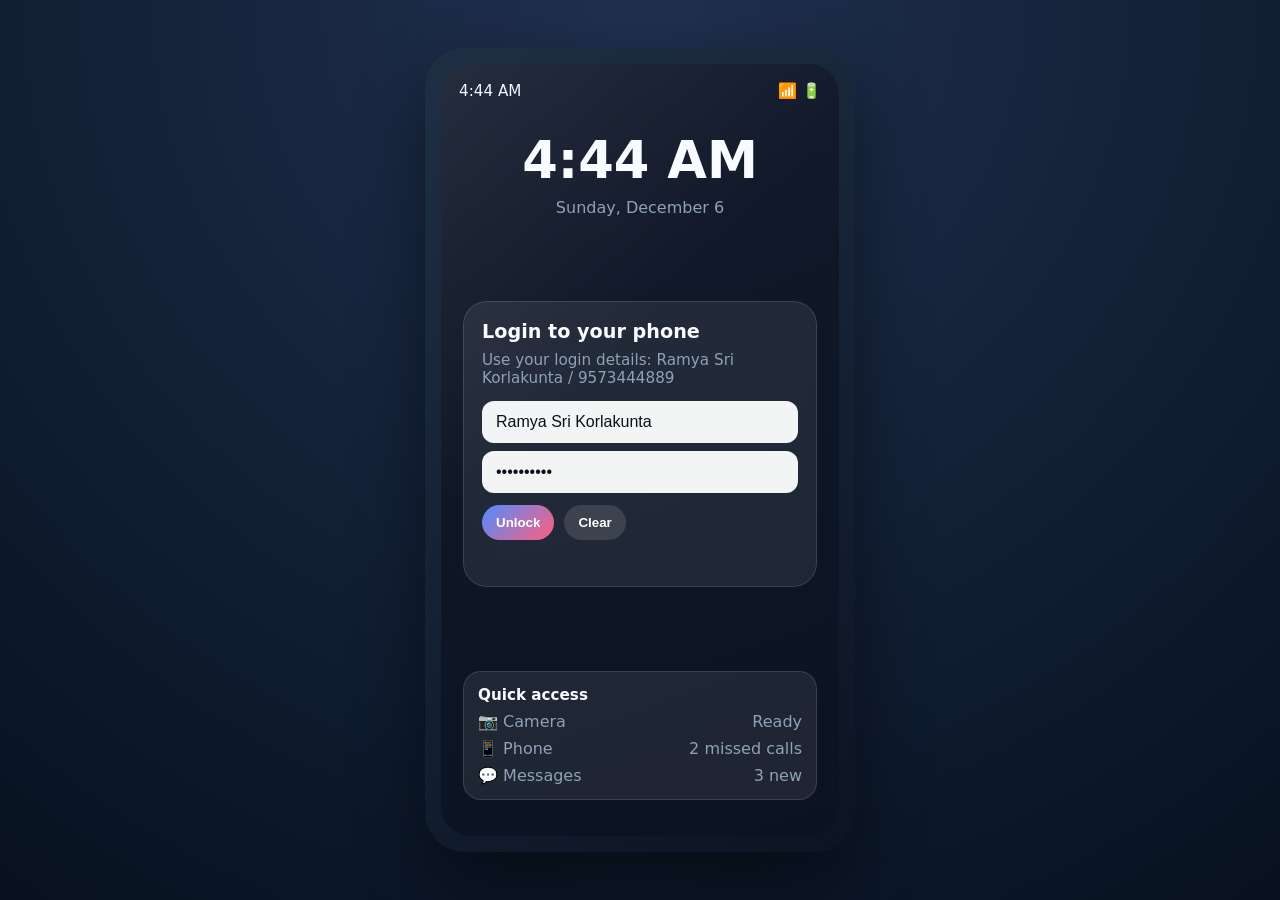
==== commit a1af9471: "Update phone-style UI" ====
--- a/docs/index.html
+++ b/docs/index.html
@@ -6,155 +6,349 @@
     <title>Zomato Style Food App</title>
     <style>
       :root {
-        --bg: #f8f9fb;
-        --card: #ffffff;
-        --text: #1f2937;
-        --muted: #6b7280;
-        --accent: #ef4444;
-        --accent-dark: #dc2626;
-        --shadow: 0 18px 45px rgba(15, 23, 42, 0.08);
+        --bg: #07111f;
+        --screen: #101b2f;
+        --panel: #15243d;
+        --text: #f8fbff;
+        --muted: #8ea2b8;
+        --accent: #4f8cff;
+        --accent-2: #ff5f7e;
       }
 
       * { box-sizing: border-box; margin: 0; padding: 0; }
       body {
         font-family: 'Segoe UI', system-ui, -apple-system, BlinkMacSystemFont, 'Roboto', Arial, sans-serif;
-        background: linear-gradient(135deg, #fff7ed 0%, var(--bg) 100%);
+        background: radial-gradient(circle at top, #20304f, var(--bg));
         color: var(--text);
-      }
-
-      .app-shell {
-        max-width: 1280px;
-        margin: 0 auto;
-        padding: 18px;
-      }
-
-      .auth-screen, .app-screen {
-        transition: all 0.45s ease;
-      }
-
-      .auth-screen {
         min-height: 100vh;
         display: grid;
         place-items: center;
-        padding: 20px;
-      }
-
-      .auth-card {
-        width: min(100%, 460px);
-        background: var(--card);
-        border-radius: 28px;
-        box-shadow: var(--shadow);
         padding: 24px;
-        animation: rise 0.4s ease;
-      }
-
-      .auth-header {
+      }
+
+      .phone-frame {
+        width: min(100%, 430px);
+        background: linear-gradient(145deg, #1e2f44, #0c1424);
+        border-radius: 40px;
+        padding: 16px;
+        box-shadow: 0 30px 70px rgba(0, 0, 0, 0.45);
+      }
+
+      .phone-screen {
+        background: linear-gradient(160deg, #131b2d, #0b1220);
+        border-radius: 30px;
+        min-height: 760px;
+        padding: 18px;
+        position: relative;
+        overflow: hidden;
+      }
+
+      .phone-screen::before {
+        content: '';
+        position: absolute;
+        inset: 0;
+        background: linear-gradient(135deg, rgba(255,255,255,0.08), transparent 40%);
+        pointer-events: none;
+      }
+
+      .status-bar {
+        display: flex;
+        justify-content: space-between;
+        align-items: center;
+        font-size: 0.95rem;
+        color: #edf5ff;
+        margin-bottom: 18px;
+      }
+
+      .lock-screen, .home-screen, .app-overlay {
+        position: relative;
+        z-index: 1;
+      }
+
+      .lock-screen {
+        display: flex;
+        flex-direction: column;
+        justify-content: space-between;
+        min-height: 700px;
+        padding: 12px 4px 18px;
+      }
+
+      .lock-top {
         text-align: center;
-        margin-bottom: 16px;
-      }
-
-      .auth-header .brand {
-        justify-content: center;
-        margin-bottom: 10px;
-      }
-
-      .tabs {
-        display: inline-flex;
-        background: #fef2f2;
-        padding: 4px;
+        display: flex;
+        flex-direction: column;
+        gap: 8px;
+      }
+
+      .lock-top .time {
+        font-size: 3.2rem;
+        font-weight: 700;
+      }
+
+      .lock-top .date {
+        color: var(--muted);
+      }
+
+      .lock-card {
+        background: rgba(255,255,255,0.08);
+        border: 1px solid rgba(255,255,255,0.12);
+        border-radius: 24px;
+        padding: 18px;
+        backdrop-filter: blur(12px);
+      }
+
+      .lock-card h1 {
+        font-size: 1.2rem;
+        margin-bottom: 8px;
+      }
+
+      .lock-card p {
+        color: var(--muted);
+        margin-bottom: 14px;
+        font-size: 0.95rem;
+      }
+
+      .passcode-input {
+        width: 100%;
+        border: none;
+        border-radius: 12px;
+        padding: 12px 14px;
+        background: rgba(255,255,255,0.95);
+        color: #08101d;
+        font-size: 1rem;
+        outline: none;
+      }
+
+      .btn-row {
+        display: flex;
+        gap: 10px;
+        margin-top: 12px;
+      }
+
+      .btn {
+        border: none;
         border-radius: 999px;
-        gap: 4px;
-      }
-
-      .tab-btn {
-        border: none;
-        background: transparent;
-        padding: 8px 14px;
-        border-radius: 999px;
+        padding: 10px 14px;
         font-weight: 700;
         cursor: pointer;
-        color: var(--muted);
-      }
-
-      .tab-btn.active {
-        background: var(--accent);
+      }
+
+      .btn.primary {
+        background: linear-gradient(135deg, var(--accent), var(--accent-2));
         color: white;
       }
 
-      .auth-form {
+      .btn.secondary {
+        background: rgba(255,255,255,0.12);
+        color: white;
+      }
+
+      .feedback {
+        min-height: 18px;
+        margin-top: 10px;
+        color: #ffd7e0;
+        font-size: 0.9rem;
+      }
+
+      .home-screen {
+        min-height: 700px;
         display: flex;
         flex-direction: column;
-        gap: 10px;
-      }
-
-      .form-group {
-        display: flex;
-        flex-direction: column;
-        gap: 6px;
-      }
-
-      .form-group label {
-        font-size: 0.9rem;
-        font-weight: 700;
-        color: var(--muted);
-      }
-
-      .form-group input {
-        padding: 11px 12px;
-        border: 1px solid #f3c4c4;
-        border-radius: 12px;
-        outline: none;
-        font-size: 0.95rem;
-      }
-
-      .form-group input:focus {
-        border-color: var(--accent);
-        box-shadow: 0 0 0 3px rgba(239, 68, 68, 0.15);
-      }
-
-      .helper-row {
+        gap: 14px;
+      }
+
+      .home-header {
         display: flex;
         justify-content: space-between;
         align-items: center;
-        font-size: 0.85rem;
+      }
+
+      .home-header .greeting {
+        font-size: 1.2rem;
+        font-weight: 700;
+      }
+
+      .home-header .subtle {
         color: var(--muted);
-      }
-
-      .helper-row a {
-        color: var(--accent-dark);
-        text-decoration: none;
+        font-size: 0.9rem;
+      }
+
+      .search-bar {
+        padding: 12px 14px;
+        border-radius: 14px;
+        background: rgba(255,255,255,0.08);
+        color: white;
+        display: flex;
+        align-items: center;
+        gap: 8px;
+      }
+
+      .app-grid {
+        display: grid;
+        grid-template-columns: repeat(4, 1fr);
+        gap: 12px;
+      }
+
+      .app-btn {
+        border: none;
+        background: rgba(255,255,255,0.08);
+        color: var(--text);
+        padding: 12px 6px;
+        border-radius: 18px;
+        display: flex;
+        flex-direction: column;
+        align-items: center;
+        gap: 6px;
+        cursor: pointer;
+        min-height: 86px;
+        justify-content: center;
+      }
+
+      .app-btn .icon {
+        font-size: 1.5rem;
+      }
+
+      .app-btn .label {
+        font-size: 0.78rem;
+      }
+
+      .widget-card, .panel-card {
+        background: rgba(255,255,255,0.08);
+        border: 1px solid rgba(255,255,255,0.12);
+        border-radius: 18px;
+        padding: 14px;
+      }
+
+      .widget-title {
+        font-size: 0.95rem;
         font-weight: 700;
-      }
-
-      .btn {
-        display: inline-flex;
+        margin-bottom: 8px;
+      }
+
+      .widget-list {
+        display: flex;
+        flex-direction: column;
+        gap: 8px;
+      }
+
+      .widget-entry {
+        display: flex;
+        justify-content: space-between;
         align-items: center;
-        justify-content: center;
+        color: var(--muted);
+      }
+
+      .app-overlay {
+        display: none;
+        min-height: 700px;
+        flex-direction: column;
+        gap: 12px;
+      }
+
+      .app-overlay.active {
+        display: flex;
+      }
+
+      .overlay-top {
+        display: flex;
+        justify-content: space-between;
+        align-items: center;
+      }
+
+      .overlay-title {
+        font-size: 1.1rem;
+        font-weight: 700;
+      }
+
+      .stack {
+        display: flex;
+        flex-direction: column;
+        gap: 12px;
+      }
+
+      .chip-row {
+        display: flex;
+        flex-wrap: wrap;
+        gap: 8px;
+      }
+
+      .chip-btn, .mini-btn {
         border: none;
+        padding: 8px 10px;
         border-radius: 999px;
-        padding: 11px 16px;
-        font-weight: 700;
+        background: rgba(255,255,255,0.12);
+        color: white;
         cursor: pointer;
-        text-decoration: none;
-      }
-
-      .btn.primary {
-        background: var(--accent);
+      }
+
+      .list-items {
+        display: flex;
+        flex-direction: column;
+        gap: 8px;
+      }
+
+      .list-items li {
+        display: flex;
+        justify-content: space-between;
+        align-items: center;
+        padding: 8px 0;
+        border-bottom: 1px solid rgba(255,255,255,0.1);
+        color: var(--muted);
+      }
+
+      .message-bubble {
+        padding: 10px 12px;
+        border-radius: 12px;
+        margin-bottom: 8px;
+        background: rgba(255,255,255,0.1);
         color: white;
       }
 
-      .btn.secondary {
-        background: white;
-        color: var(--text);
-      }
-
-      .btn.full { width: 100%; }
-
-      .feedback {
-        min-height: 20px;
-        color: var(--accent-dark);
-        font-size: 0.9rem;
-        text-align: center;
+      .message-bubble.me {
+        background: linear-gradient(135deg, var(--accent), var(--accent-2));
+      }
+
+      .message-input, .note-input, .browser-input {
+        width: 100%;
+        border: none;
+        border-radius: 12px;
+        padding: 10px 12px;
+        margin-top: 8px;
+        font-size: 0.95rem;
+        outline: none;
+      }
+
+      .calc-grid {
+        display: grid;
+        grid-template-columns: repeat(4, 1fr);
+        gap: 10px;
+      }
+
+      .calc-btn {
+        border: none;
+        padding: 12px;
+        border-radius: 14px;
+        background: rgba(255,255,255,0.12);
+        color: white;
+        font-size: 1rem;
+        cursor: pointer;
+      }
+
+      .calc-display {
+        width: 100%;
+        padding: 12px;
+        border-radius: 14px;
+        border: none;
+        margin-bottom: 10px;
+        font-size: 1.15rem;
+        text-align: right;
+      }
+
+      .toggle-row {
+        display: flex;
+        justify-content: space-between;
+        align-items: center;
+        padding: 8px 0;
       }
 
       .is-hidden {
@@ -163,264 +357,6 @@
 
       .shake {
         animation: shake 0.25s ease;
-      }
-
-      .app-screen {
-        display: none;
-        opacity: 0;
-        transform: translateY(20px);
-      }
-
-      .app-screen.active {
-        display: block;
-        opacity: 1;
-        transform: translateY(0);
-      }
-
-      .topbar {
-        display: flex;
-        align-items: center;
-        justify-content: space-between;
-        background: var(--card);
-        padding: 14px 16px;
-        border-radius: 18px;
-        box-shadow: var(--shadow);
-        position: sticky;
-        top: 12px;
-        z-index: 10;
-      }
-
-      .brand {
-        display: flex;
-        align-items: center;
-        gap: 10px;
-        font-weight: 800;
-        font-size: 1.2rem;
-      }
-
-      .brand-mark {
-        width: 42px;
-        height: 42px;
-        border-radius: 12px;
-        background: linear-gradient(135deg, var(--accent), #fb923c);
-        color: white;
-        display: grid;
-        place-items: center;
-        font-size: 1.15rem;
-      }
-
-      .topbar .actions {
-        display: flex;
-        gap: 10px;
-        align-items: center;
-      }
-
-      .pill {
-        padding: 8px 12px;
-        border-radius: 999px;
-        background: #fef2f2;
-        color: var(--accent-dark);
-        font-weight: 700;
-        font-size: 0.9rem;
-      }
-
-      .hero {
-        margin-top: 18px;
-        background: linear-gradient(120deg, #ffedd5 0%, #fee2e2 50%, #fef2f2 100%);
-        border-radius: 28px;
-        padding: 24px;
-        box-shadow: var(--shadow);
-        display: grid;
-        grid-template-columns: 1.2fr 0.8fr;
-        gap: 20px;
-      }
-
-      .hero h1 {
-        font-size: clamp(1.8rem, 3vw, 2.6rem);
-        line-height: 1.1;
-        margin-bottom: 10px;
-      }
-
-      .hero p {
-        color: var(--muted);
-        margin-bottom: 14px;
-        font-size: 1rem;
-      }
-
-      .hero .buttons {
-        display: flex;
-        flex-wrap: wrap;
-        gap: 10px;
-        margin-top: 16px;
-      }
-
-      .hero-card {
-        background: white;
-        border-radius: 24px;
-        padding: 18px;
-        box-shadow: inset 0 -2px 0 rgba(0,0,0,0.03);
-      }
-
-      .hero-card .mini-title {
-        color: var(--accent-dark);
-        font-weight: 700;
-        margin-bottom: 6px;
-      }
-
-      .search-box {
-        margin-top: 12px;
-        background: #f9fafb;
-        border-radius: 14px;
-        padding: 12px;
-        display: flex;
-        gap: 8px;
-        align-items: center;
-      }
-
-      .search-box input {
-        border: none;
-        outline: none;
-        background: transparent;
-        flex: 1;
-        font-size: 0.95rem;
-      }
-
-      .section {
-        margin-top: 20px;
-      }
-
-      .section-head {
-        display: flex;
-        justify-content: space-between;
-        align-items: center;
-        margin-bottom: 12px;
-      }
-
-      .section-head h2 {
-        font-size: 1.2rem;
-      }
-
-      .chips {
-        display: flex;
-        gap: 10px;
-        flex-wrap: wrap;
-      }
-
-      .chip {
-        padding: 9px 12px;
-        border-radius: 999px;
-        background: white;
-        box-shadow: var(--shadow);
-        font-weight: 600;
-        color: var(--muted);
-      }
-
-      .chip.active {
-        background: var(--accent);
-        color: white;
-      }
-
-      .cards-grid {
-        display: grid;
-        grid-template-columns: repeat(4, 1fr);
-        gap: 14px;
-      }
-
-      .food-card, .restaurant-card, .offer-card {
-        background: white;
-        border-radius: 20px;
-        overflow: hidden;
-        box-shadow: var(--shadow);
-      }
-
-      .food-card .image {
-        height: 110px;
-        background: linear-gradient(135deg, #fde68a, #fca5a5);
-        display: grid;
-        place-items: center;
-        font-size: 2rem;
-      }
-
-      .food-card .body, .restaurant-card .body, .offer-card .body {
-        padding: 12px 14px;
-      }
-
-      .food-card h3, .restaurant-card h3 {
-        font-size: 1rem;
-        margin-bottom: 4px;
-      }
-
-      .muted {
-        color: var(--muted);
-        font-size: 0.9rem;
-      }
-
-      .restaurant-grid {
-        display: grid;
-        grid-template-columns: repeat(2, 1fr);
-        gap: 16px;
-      }
-
-      .restaurant-card .image {
-        height: 150px;
-        background: linear-gradient(135deg, #fef3c7, #fb923c);
-        display: grid;
-        place-items: center;
-        font-size: 2.2rem;
-      }
-
-      .meta-row {
-        display: flex;
-        justify-content: space-between;
-        align-items: center;
-        margin-top: 8px;
-        font-size: 0.9rem;
-        color: var(--muted);
-      }
-
-      .rating {
-        background: #16a34a;
-        color: white;
-        padding: 4px 8px;
-        border-radius: 999px;
-        font-weight: 700;
-      }
-
-      .offer-grid {
-        display: grid;
-        grid-template-columns: repeat(2, 1fr);
-        gap: 16px;
-      }
-
-      .offer-card .image {
-        height: 120px;
-        background: linear-gradient(135deg, #dbeafe, #c7d2fe);
-        display: grid;
-        place-items: center;
-        font-size: 2rem;
-      }
-
-      .bottom-nav {
-        margin-top: 16px;
-        display: flex;
-        justify-content: center;
-        gap: 10px;
-        flex-wrap: wrap;
-      }
-
-      .bottom-nav a {
-        text-decoration: none;
-        color: var(--text);
-        background: white;
-        padding: 10px 14px;
-        border-radius: 999px;
-        box-shadow: var(--shadow);
-        font-weight: 600;
-      }
-
-      @keyframes rise {
-        from { opacity: 0; transform: translateY(12px); }
-        to { opacity: 1; transform: translateY(0); }
       }
 
       @keyframes shake {
@@ -430,326 +366,447 @@
         75% { transform: translateX(-2px); }
       }
 
-      @media (max-width: 900px) {
-        .hero { grid-template-columns: 1fr; }
-        .cards-grid { grid-template-columns: repeat(2, 1fr); }
-        .restaurant-grid, .offer-grid { grid-template-columns: 1fr; }
-      }
-
-      @media (max-width: 560px) {
-        .app-shell { padding: 12px; }
-        .topbar { flex-direction: column; align-items: flex-start; gap: 10px; }
-        .cards-grid { grid-template-columns: 1fr; }
-        .hero { padding: 18px; }
-        .auth-card { padding: 18px; }
+      @media (max-width: 480px) {
+        .phone-screen { min-height: 700px; }
+        .app-grid { grid-template-columns: repeat(3, 1fr); }
       }
     </style>
   </head>
   <body>
-    <div class="app-shell">
-      <section class="auth-screen" id="authScreen">
-        <div class="auth-card">
-          <div class="auth-header">
-            <div class="brand">
-              <div class="brand-mark">🍽️</div>
-              <div>
-                <div>Zomato</div>
-                <div class="muted">Fresh food • Fast delivery</div>
-              </div>
-            </div>
-            <div class="tabs">
-              <button class="tab-btn active" data-mode="login">Login</button>
-              <button class="tab-btn" data-mode="signup">Sign up</button>
-            </div>
+    <div class="phone-frame">
+      <div class="phone-screen">
+        <div class="status-bar">
+          <span id="batteryStatus">9:41</span>
+          <span>📶 🔋</span>
+        </div>
+
+        <section class="lock-screen" id="lockScreen">
+          <div class="lock-top">
+            <div class="time" id="clock">9:41</div>
+            <div class="date" id="dateText">Wednesday, July 15</div>
           </div>
 
-          <form class="auth-form" id="authForm">
-            <div class="form-group" id="nameGroup">
-              <label for="nameInput">Full name</label>
-              <input id="nameInput" name="name" type="text" placeholder="Enter your full name" />
-            </div>
-            <div class="form-group">
-              <label for="emailInput">Email or phone</label>
-              <input id="emailInput" name="email" type="text" placeholder="Enter email or phone" />
-            </div>
-            <div class="form-group">
-              <label for="passwordInput">Password</label>
-              <input id="passwordInput" name="password" type="password" placeholder="Create or enter password" />
-            </div>
-            <div class="form-group" id="confirmGroup">
-              <label for="confirmInput">Confirm password</label>
-              <input id="confirmInput" name="confirm" type="password" placeholder="Confirm password" />
-            </div>
-            <div class="helper-row">
-              <label><input type="checkbox" /> Keep me signed in</label>
-              <a href="#">Forgot?</a>
-            </div>
-            <button class="btn primary full" type="submit" id="submitBtn">Continue</button>
-            <div class="feedback" id="feedback"></div>
-          </form>
-        </div>
-      </section>
-
-      <section class="app-screen" id="appScreen">
-        <div class="topbar">
-          <div class="brand">
-            <div class="brand-mark">🍽️</div>
-            <div>
-              <div>Zomato</div>
-              <div class="muted">Hyderabad • Delivering now</div>
-            </div>
+          <div class="lock-card">
+            <h1>Login to your phone</h1>
+            <p>Use your login details: Ramya Sri Korlakunta / 9573444889</p>
+            <form id="unlockForm">
+              <input class="passcode-input" id="usernameInput" type="text" placeholder="Enter your name" value="Ramya Sri Korlakunta" />
+              <input class="passcode-input" id="passcodeInput" type="password" placeholder="Enter password" value="9573444889" style="margin-top: 8px;" />
+              <div class="btn-row">
+                <button class="btn primary" type="submit">Unlock</button>
+                <button class="btn secondary" type="button" id="clearPassword">Clear</button>
+              </div>
+              <div class="feedback" id="feedback"></div>
+            </form>
           </div>
-          <div class="actions">
-            <span class="pill">🛵 25 mins</span>
-            <span class="pill">🧾 Offers</span>
-          </div>
-        </div>
-
-        <section class="hero">
-          <div>
-            <h1>Craving something delicious?</h1>
-            <p>Order your favorite biryani, pizza, burgers, and desserts from the best-rated restaurants around you.</p>
-            <div class="buttons">
-              <a class="btn primary" href="#restaurants">Order Now</a>
-              <a class="btn secondary" href="#offers">View Deals</a>
-            </div>
-          </div>
-          <div class="hero-card">
-            <div class="mini-title" id="welcomeTitle">Welcome back!</div>
-            <div class="muted" id="welcomeSubtitle">Your favorite meals are just a tap away.</div>
-            <div class="search-box">
-              <span>🔍</span>
-              <input type="text" placeholder="Pizza, biryani, shakes..." />
+
+          <div class="widget-card">
+            <div class="widget-title">Quick access</div>
+            <div class="widget-list">
+              <div class="widget-entry"><span>📷 Camera</span><span>Ready</span></div>
+              <div class="widget-entry"><span>📱 Phone</span><span>2 missed calls</span></div>
+              <div class="widget-entry"><span>💬 Messages</span><span>3 new</span></div>
             </div>
           </div>
         </section>
 
-        <section class="section">
-          <div class="section-head">
-            <h2>Popular cuisines</h2>
-            <span class="muted">See all</span>
+        <section class="home-screen is-hidden" id="homeScreen">
+          <div class="home-header">
+            <div>
+              <div class="greeting" id="greetingText">Good morning</div>
+              <div class="subtle">Your phone apps are ready</div>
+            </div>
+            <div class="subtle">📍 Hyderabad</div>
           </div>
-          <div class="chips">
-            <div class="chip active">🍕 Pizza</div>
-            <div class="chip">🍛 Biryani</div>
-            <div class="chip">🍔 Burgers</div>
-            <div class="chip">🥗 Healthy</div>
-            <div class="chip">☕ Coffee</div>
-            <div class="chip">🍰 Desserts</div>
+
+          <div class="search-bar">🔍 Search apps, contacts, or web</div>
+
+          <div class="app-grid">
+            <button class="app-btn" data-app="phone"><span class="icon">📞</span><span class="label">Phone</span></button>
+            <button class="app-btn" data-app="messages"><span class="icon">💬</span><span class="label">Messages</span></button>
+            <button class="app-btn" data-app="camera"><span class="icon">📷</span><span class="label">Camera</span></button>
+            <button class="app-btn" data-app="gallery"><span class="icon">🖼️</span><span class="label">Gallery</span></button>
+            <button class="app-btn" data-app="music"><span class="icon">🎵</span><span class="label">Music</span></button>
+            <button class="app-btn" data-app="maps"><span class="icon">🗺️</span><span class="label">Maps</span></button>
+            <button class="app-btn" data-app="calculator"><span class="icon">🧮</span><span class="label">Calculator</span></button>
+            <button class="app-btn" data-app="notes"><span class="icon">📝</span><span class="label">Notes</span></button>
+            <button class="app-btn" data-app="browser"><span class="icon">🌐</span><span class="label">Browser</span></button>
+            <button class="app-btn" data-app="settings"><span class="icon">⚙️</span><span class="label">Settings</span></button>
+            <button class="app-btn" data-app="food"><span class="icon">🍽️</span><span class="label">Food</span></button>
+            <button class="app-btn" data-app="store"><span class="icon">🛍️</span><span class="label">Store</span></button>
+          </div>
+
+          <div class="widget-card">
+            <div class="widget-title">Today</div>
+            <div class="widget-list">
+              <div class="widget-entry"><span>☀️ Weather</span><span>32°C</span></div>
+              <div class="widget-entry"><span>📅 Reminder</span><span>Meeting at 3 PM</span></div>
+            </div>
           </div>
         </section>
 
-        <section class="section">
-          <div class="section-head">
-            <h2>Top picks for you</h2>
-            <span class="muted">Fresh and fast</span>
+        <section class="app-overlay" id="appOverlay">
+          <div class="overlay-top">
+            <div class="overlay-title" id="appTitle">App</div>
+            <button class="mini-btn" id="closeApp">✕</button>
           </div>
-          <div class="cards-grid">
-            <div class="food-card">
-              <div class="image">🍟</div>
-              <div class="body">
-                <h3>Loaded Fries</h3>
-                <div class="muted">Cheesy, spicy, crispy</div>
-              </div>
-            </div>
-            <div class="food-card">
-              <div class="image">🍕</div>
-              <div class="body">
-                <h3>Fire Pizza</h3>
-                <div class="muted">Thin crust • Extra cheese</div>
-              </div>
-            </div>
-            <div class="food-card">
-              <div class="image">🍝</div>
-              <div class="body">
-                <h3>Pasta Bowl</h3>
-                <div class="muted">Creamy • Italian twist</div>
-              </div>
-            </div>
-            <div class="food-card">
-              <div class="image">🥤</div>
-              <div class="body">
-                <h3>Cool Shakes</h3>
-                <div class="muted">Chocolate • Vanilla</div>
-              </div>
-            </div>
-          </div>
+          <div id="appContent"></div>
         </section>
-
-        <section id="restaurants" class="section">
-          <div class="section-head">
-            <h2>Restaurants near you</h2>
-            <span class="muted">Rated 4.5+</span>
-          </div>
-          <div class="restaurant-grid">
-            <div class="restaurant-card">
-              <div class="image">🍛</div>
-              <div class="body">
-                <h3>Spicy House</h3>
-                <div class="muted">North Indian • Biryani • Wraps</div>
-                <div class="meta-row">
-                  <span>₹250 for two</span>
-                  <span class="rating">★ 4.8</span>
+      </div>
+    </div>
+
+    <script>
+      const lockScreen = document.getElementById('lockScreen');
+      const homeScreen = document.getElementById('homeScreen');
+      const appOverlay = document.getElementById('appOverlay');
+      const unlockForm = document.getElementById('unlockForm');
+      const usernameInput = document.getElementById('usernameInput');
+      const passcodeInput = document.getElementById('passcodeInput');
+      const feedback = document.getElementById('feedback');
+      const clearPassword = document.getElementById('clearPassword');
+      const appTitle = document.getElementById('appTitle');
+      const appContent = document.getElementById('appContent');
+      const clockEl = document.getElementById('clock');
+      const dateEl = document.getElementById('dateText');
+      const batteryStatus = document.getElementById('batteryStatus');
+      const greetingText = document.getElementById('greetingText');
+      const appButtons = document.querySelectorAll('.app-btn');
+      const closeAppBtn = document.getElementById('closeApp');
+
+      let selectedApp = '';
+      let noteText = 'Meeting notes: call Ramya at 6 PM.';
+      let messages = [
+        { sender: 'them', text: 'Hi! Are you free tonight?' },
+        { sender: 'me', text: 'Yes, I will be home by 8.' }
+      ];
+      let cameraShots = 0;
+      let browserQuery = 'Food delivery';
+
+      function updateClock() {
+        const now = new Date();
+        const time = now.toLocaleTimeString([], { hour: 'numeric', minute: '2-digit' });
+        const date = now.toLocaleDateString([], { weekday: 'long', month: 'long', day: 'numeric' });
+        clockEl.textContent = time;
+        dateEl.textContent = date;
+        batteryStatus.textContent = time;
+      }
+
+      function setGreeting() {
+        const hour = new Date().getHours();
+        if (hour < 12) greetingText.textContent = 'Good morning';
+        else if (hour < 18) greetingText.textContent = 'Good afternoon';
+        else greetingText.textContent = 'Good evening';
+      }
+
+      function unlockPhone(userName) {
+        lockScreen.classList.add('is-hidden');
+        homeScreen.classList.remove('is-hidden');
+        greetingText.textContent = `Welcome, ${userName}`;
+        feedback.textContent = 'Unlocked successfully.';
+      }
+
+      function showApp(appKey) {
+        selectedApp = appKey;
+        const labels = {
+          phone: 'Phone',
+          messages: 'Messages',
+          camera: 'Camera',
+          gallery: 'Gallery',
+          music: 'Music',
+          maps: 'Maps',
+          calculator: 'Calculator',
+          notes: 'Notes',
+          browser: 'Browser',
+          settings: 'Settings',
+          food: 'Food App',
+          store: 'Store'
+        };
+        appTitle.textContent = labels[appKey] || 'App';
+        appOverlay.classList.add('active');
+        homeScreen.classList.add('is-hidden');
+        renderApp();
+      }
+
+      function closeApp() {
+        appOverlay.classList.remove('active');
+        homeScreen.classList.remove('is-hidden');
+      }
+
+      function renderApp() {
+        const appMap = {
+          phone: () => `
+            <div class="stack">
+              <div class="panel-card">
+                <div class="widget-title">Quick calls</div>
+                <div class="chip-row">
+                  <button class="chip-btn">📞 Mom</button>
+                  <button class="chip-btn">📞 Ramya</button>
+                  <button class="chip-btn">📞 Taxi</button>
                 </div>
               </div>
-            </div>
-            <div class="restaurant-card">
-              <div class="image">🍔</div>
-              <div class="body">
-                <h3>Urban Burgers</h3>
-                <div class="muted">Burgers • Fries • Shakes</div>
-                <div class="meta-row">
-                  <span>₹300 for two</span>
-                  <span class="rating">★ 4.7</span>
+              <div class="panel-card">
+                <div class="widget-title">Recent calls</div>
+                <ul class="list-items">
+                  <li><span>Ramya</span><span>12:30 PM</span></li>
+                  <li><span>Mom</span><span>Yesterday</span></li>
+                  <li><span>Delivery</span><span>Mon</span></li>
+                </ul>
+              </div>
+            </div>
+          `,
+          messages: () => `
+            <div class="stack">
+              <div class="panel-card">
+                <div class="widget-title">Chats</div>
+                ${messages.map((entry) => `<div class="message-bubble ${entry.sender === 'me' ? 'me' : ''}">${entry.text}</div>`).join('')}
+              </div>
+              <div class="panel-card">
+                <div class="widget-title">Compose</div>
+                <textarea class="message-input" id="messageInput" placeholder="Type a message"></textarea>
+                <div class="btn-row">
+                  <button class="btn primary" id="sendMessageBtn" type="button">Send</button>
                 </div>
               </div>
             </div>
-            <div class="restaurant-card">
-              <div class="image">🍕</div>
-              <div class="body">
-                <h3>Pizza Point</h3>
-                <div class="muted">Pizza • Pasta • Garlic Bread</div>
-                <div class="meta-row">
-                  <span>₹400 for two</span>
-                  <span class="rating">★ 4.9</span>
+          `,
+          camera: () => `
+            <div class="stack">
+              <div class="panel-card">
+                <div class="widget-title">Camera</div>
+                <div style="padding: 22px; text-align: center; background: linear-gradient(135deg, #20304f, #0c1424); border-radius: 16px; color: white;">📷 ${cameraShots} photo${cameraShots === 1 ? '' : 's'} captured</div>
+              </div>
+              <div class="panel-card">
+                <button class="btn primary" id="captureBtn" type="button">Capture photo</button>
+              </div>
+            </div>
+          `,
+          gallery: () => `
+            <div class="stack">
+              <div class="panel-card">
+                <div class="widget-title">Gallery</div>
+                <div class="chip-row">
+                  <div class="chip-btn">🖼️ Sunset</div>
+                  <div class="chip-btn">📷 Selfie</div>
+                  <div class="chip-btn">🎉 Party</div>
                 </div>
               </div>
-            </div>
-            <div class="restaurant-card">
-              <div class="image">🥗</div>
-              <div class="body">
-                <h3>Green Bowl</h3>
-                <div class="muted">Healthy • Salads • Smoothies</div>
-                <div class="meta-row">
-                  <span>₹220 for two</span>
-                  <span class="rating">★ 4.6</span>
+              <div class="panel-card">
+                <div class="widget-title">Recent items</div>
+                <ul class="list-items">
+                  <li><span>IMG_001.jpg</span><span>2 min ago</span></li>
+                  <li><span>VID_004.mp4</span><span>1 hour ago</span></li>
+                  <li><span>IMG_002.jpg</span><span>Yesterday</span></li>
+                </ul>
+              </div>
+            </div>
+          `,
+          music: () => `
+            <div class="stack">
+              <div class="panel-card">
+                <div class="widget-title">Now playing</div>
+                <div style="padding: 12px; background: rgba(255,255,255,0.1); border-radius: 14px;">🎵 Chill Vibes • 3:42</div>
+              </div>
+              <div class="panel-card">
+                <div class="chip-row">
+                  <button class="chip-btn">▶ Play</button>
+                  <button class="chip-btn">⏸ Pause</button>
+                  <button class="chip-btn">⏭ Next</button>
                 </div>
               </div>
             </div>
-          </div>
-        </section>
-
-        <section id="offers" class="section">
-          <div class="section-head">
-            <h2>Deals and offers</h2>
-            <span class="muted">Limited time</span>
-          </div>
-          <div class="offer-grid">
-            <div class="offer-card">
-              <div class="image">🎉</div>
-              <div class="body">
-                <h3>Free delivery today</h3>
-                <div class="muted">On orders above ₹499</div>
-              </div>
-            </div>
-            <div class="offer-card">
-              <div class="image">💸</div>
-              <div class="body">
-                <h3>Flat 20% off</h3>
-                <div class="muted">Use code FOOD20</div>
-              </div>
-            </div>
-          </div>
-        </section>
-
-        <div class="bottom-nav">
-          <a href="#">Home</a>
-          <a href="#restaurants">Restaurants</a>
-          <a href="#offers">Offers</a>
-          <a href="#">Profile</a>
-        </div>
-      </section>
-    </div>
-
-    <script>
-      const authScreen = document.getElementById('authScreen');
-      const appScreen = document.getElementById('appScreen');
-      const form = document.getElementById('authForm');
-      const feedback = document.getElementById('feedback');
-      const nameGroup = document.getElementById('nameGroup');
-      const confirmGroup = document.getElementById('confirmGroup');
-      const title = document.getElementById('welcomeTitle');
-      const subtitle = document.getElementById('welcomeSubtitle');
-      const submitBtn = document.getElementById('submitBtn');
-      const tabs = document.querySelectorAll('.tab-btn');
-      const nameInput = document.getElementById('nameInput');
-      const emailInput = document.getElementById('emailInput');
-      const passwordInput = document.getElementById('passwordInput');
-      const confirmInput = document.getElementById('confirmInput');
-
-      let mode = 'login';
-      const validUser = {
-        name: 'Ramya Sri Korlakunta',
-        email: 'ramyasrikorlakunta@gmail.com',
-        phone: '9573444889',
-        password: '9573444889'
-      };
-
-      function setMode(nextMode) {
-        mode = nextMode;
-        tabs.forEach((tab) => tab.classList.toggle('active', tab.dataset.mode === nextMode));
-        nameGroup.classList.toggle('is-hidden', nextMode === 'login');
-        confirmGroup.classList.toggle('is-hidden', nextMode === 'login');
-        submitBtn.textContent = nextMode === 'login' ? 'Login' : 'Create account';
-        feedback.textContent = nextMode === 'login' ? 'Welcome back! Please enter your details.' : 'Create your account to start ordering.';
-      }
-
-      function showHomeScreen(name) {
-        title.textContent = `Welcome, ${name}!`;
-        subtitle.textContent = 'Your favorite dishes are ready to order.';
-        feedback.textContent = 'Login successful.';
-        authScreen.classList.add('is-hidden');
-        appScreen.classList.add('active');
-      }
-
-      tabs.forEach((tab) => {
-        tab.addEventListener('click', () => setMode(tab.dataset.mode));
+          `,
+          maps: () => `
+            <div class="stack">
+              <div class="panel-card">
+                <div class="widget-title">Directions</div>
+                <div style="padding: 16px; border-radius: 14px; background: rgba(255,255,255,0.1);">🗺️ Route to Hyderabad Central • 12 mins</div>
+              </div>
+              <div class="panel-card">
+                <ul class="list-items">
+                  <li><span>Home</span><span>2.3 km</span></li>
+                  <li><span>Office</span><span>6.8 km</span></li>
+                  <li><span>Airport</span><span>32 km</span></li>
+                </ul>
+              </div>
+            </div>
+          `,
+          calculator: () => `
+            <div class="panel-card">
+              <input class="calc-display" id="calcDisplay" value="0" readonly />
+              <div class="calc-grid">
+                ${['7','8','9','/','4','5','6','*','1','2','3','-','0','.','=','+'].map((label)=>`<button class="calc-btn" data-value="${label}">${label}</button>`).join('')}
+              </div>
+            </div>
+          `,
+          notes: () => `
+            <div class="stack">
+              <div class="panel-card">
+                <div class="widget-title">Quick notes</div>
+                <textarea class="note-input" id="noteInput">${noteText}</textarea>
+                <div class="btn-row">
+                  <button class="btn primary" id="saveNoteBtn" type="button">Save note</button>
+                </div>
+              </div>
+            </div>
+          `,
+          browser: () => `
+            <div class="stack">
+              <div class="panel-card">
+                <div class="widget-title">Browser</div>
+                <input class="browser-input" id="browserInput" value="${browserQuery}" />
+                <div class="btn-row">
+                  <button class="btn primary" id="searchBtn" type="button">Search</button>
+                </div>
+              </div>
+              <div class="panel-card">
+                <ul class="list-items">
+                  <li><span>🍔 Food delivery near me</span><span>Fast</span></li>
+                  <li><span>🛍️ Mobile accessories</span><span>Popular</span></li>
+                  <li><span>🎵 Chill playlists</span><span>New</span></li>
+                </ul>
+              </div>
+            </div>
+          `,
+          settings: () => `
+            <div class="stack">
+              <div class="panel-card">
+                <div class="widget-title">Settings</div>
+                <div class="toggle-row"><span>Wi-Fi</span><button class="mini-btn">On</button></div>
+                <div class="toggle-row"><span>Bluetooth</span><button class="mini-btn">Off</button></div>
+                <div class="toggle-row"><span>Dark mode</span><button class="mini-btn">On</button></div>
+              </div>
+            </div>
+          `,
+          food: () => `
+            <div class="stack">
+              <div class="panel-card">
+                <div class="widget-title">Food app</div>
+                <ul class="list-items">
+                  <li><span>Biryani</span><span>₹240</span></li>
+                  <li><span>Pizza</span><span>₹320</span></li>
+                  <li><span>Cool drink</span><span>₹90</span></li>
+                </ul>
+                <div class="btn-row">
+                  <button class="btn primary" id="orderFoodBtn" type="button">Order now</button>
+                </div>
+              </div>
+            </div>
+          `,
+          store: () => `
+            <div class="stack">
+              <div class="panel-card">
+                <div class="widget-title">Store</div>
+                <ul class="list-items">
+                  <li><span>Phone case</span><span>₹299</span></li>
+                  <li><span>Headphones</span><span>₹1,999</span></li>
+                  <li><span>Charger</span><span>₹599</span></li>
+                </ul>
+              </div>
+            </div>
+          `
+        };
+
+        appContent.innerHTML = appMap[selectedApp] ? appMap[selectedApp]() : '<p>No app selected</p>';
+
+        if (selectedApp === 'messages') {
+          const sendBtn = document.getElementById('sendMessageBtn');
+          const messageInput = document.getElementById('messageInput');
+          sendBtn?.addEventListener('click', () => {
+            const value = messageInput?.value.trim();
+            if (value) {
+              messages.push({ sender: 'me', text: value });
+              renderApp();
+            }
+          });
+        }
+
+        if (selectedApp === 'camera') {
+          const captureBtn = document.getElementById('captureBtn');
+          captureBtn?.addEventListener('click', () => {
+            cameraShots += 1;
+            renderApp();
+          });
+        }
+
+        if (selectedApp === 'notes') {
+          const saveBtn = document.getElementById('saveNoteBtn');
+          const noteInput = document.getElementById('noteInput');
+          saveBtn?.addEventListener('click', () => {
+            noteText = noteInput?.value || noteText;
+            renderApp();
+          });
+        }
+
+        if (selectedApp === 'browser') {
+          const searchBtn = document.getElementById('searchBtn');
+          const browserInput = document.getElementById('browserInput');
+          searchBtn?.addEventListener('click', () => {
+            browserQuery = browserInput?.value || browserQuery;
+            renderApp();
+          });
+        }
+
+        if (selectedApp === 'food') {
+          const orderBtn = document.getElementById('orderFoodBtn');
+          orderBtn?.addEventListener('click', () => {
+            feedback.textContent = 'Food order placed successfully.';
+          });
+        }
+
+        if (selectedApp === 'calculator') {
+          const display = document.getElementById('calcDisplay');
+          document.querySelectorAll('.calc-btn').forEach((btn) => {
+            btn.addEventListener('click', () => {
+              const value = btn.getAttribute('data-value');
+              if (value === '=') {
+                try {
+                  display.value = Function(`return (${display.value})`)();
+                } catch (error) {
+                  display.value = 'Error';
+                }
+              } else if (display.value === '0' || display.value === 'Error') {
+                display.value = value;
+              } else {
+                display.value += value;
+              }
+            });
+          });
+        }
+      }
+
+      unlockForm.addEventListener('submit', (event) => {
+        event.preventDefault();
+        const enteredName = usernameInput.value.trim();
+        const enteredPassword = passcodeInput.value.trim();
+        const correctName = 'Ramya Sri Korlakunta';
+        const correctPassword = '9573444889';
+
+        if (enteredName.toLowerCase() === correctName.toLowerCase() && enteredPassword === correctPassword) {
+          unlockPhone(enteredName);
+          passcodeInput.value = '';
+        } else {
+          feedback.textContent = 'Wrong details. Try Ramya Sri Korlakunta / 9573444889';
+          unlockForm.classList.remove('shake');
+          void unlockForm.offsetWidth;
+          unlockForm.classList.add('shake');
+        }
       });
 
-      form.addEventListener('submit', (event) => {
-        event.preventDefault();
-        const name = nameInput.value.trim();
-        const email = emailInput.value.trim();
-        const password = passwordInput.value.trim();
-        const confirm = confirmInput.value.trim();
-
-        if (!email || !password) {
-          feedback.textContent = 'Please fill in your email and password.';
-          form.classList.remove('shake');
-          void form.offsetWidth;
-          form.classList.add('shake');
-          return;
-        }
-
-        if (mode === 'login') {
-          const normalizedInput = email.toLowerCase().trim();
-          const isValidLogin =
-            (normalizedInput === validUser.email.toLowerCase() || normalizedInput === validUser.phone) &&
-            password === validUser.password;
-
-          if (isValidLogin) {
-            showHomeScreen(validUser.name);
-          } else {
-            feedback.textContent = 'Invalid login details. Try your email or phone number with password: 9573444889';
-            form.classList.remove('shake');
-            void form.offsetWidth;
-            form.classList.add('shake');
-          }
-          return;
-        }
-
-        if (!name || !confirm || password !== confirm) {
-          feedback.textContent = 'Please complete the form and confirm your password.';
-          form.classList.remove('shake');
-          void form.offsetWidth;
-          form.classList.add('shake');
-          return;
-        }
-
-        showHomeScreen(name);
+      clearPassword.addEventListener('click', () => {
+        usernameInput.value = 'Ramya Sri Korlakunta';
+        passcodeInput.value = '';
+        feedback.textContent = '';
       });
 
-      setMode('login');
+      appButtons.forEach((button) => {
+        button.addEventListener('click', () => showApp(button.dataset.app));
+      });
+
+      closeAppBtn.addEventListener('click', closeApp);
+
+      updateClock();
+      setGreeting();
+      setInterval(updateClock, 1000);
     </script>
   </body>
 </html>
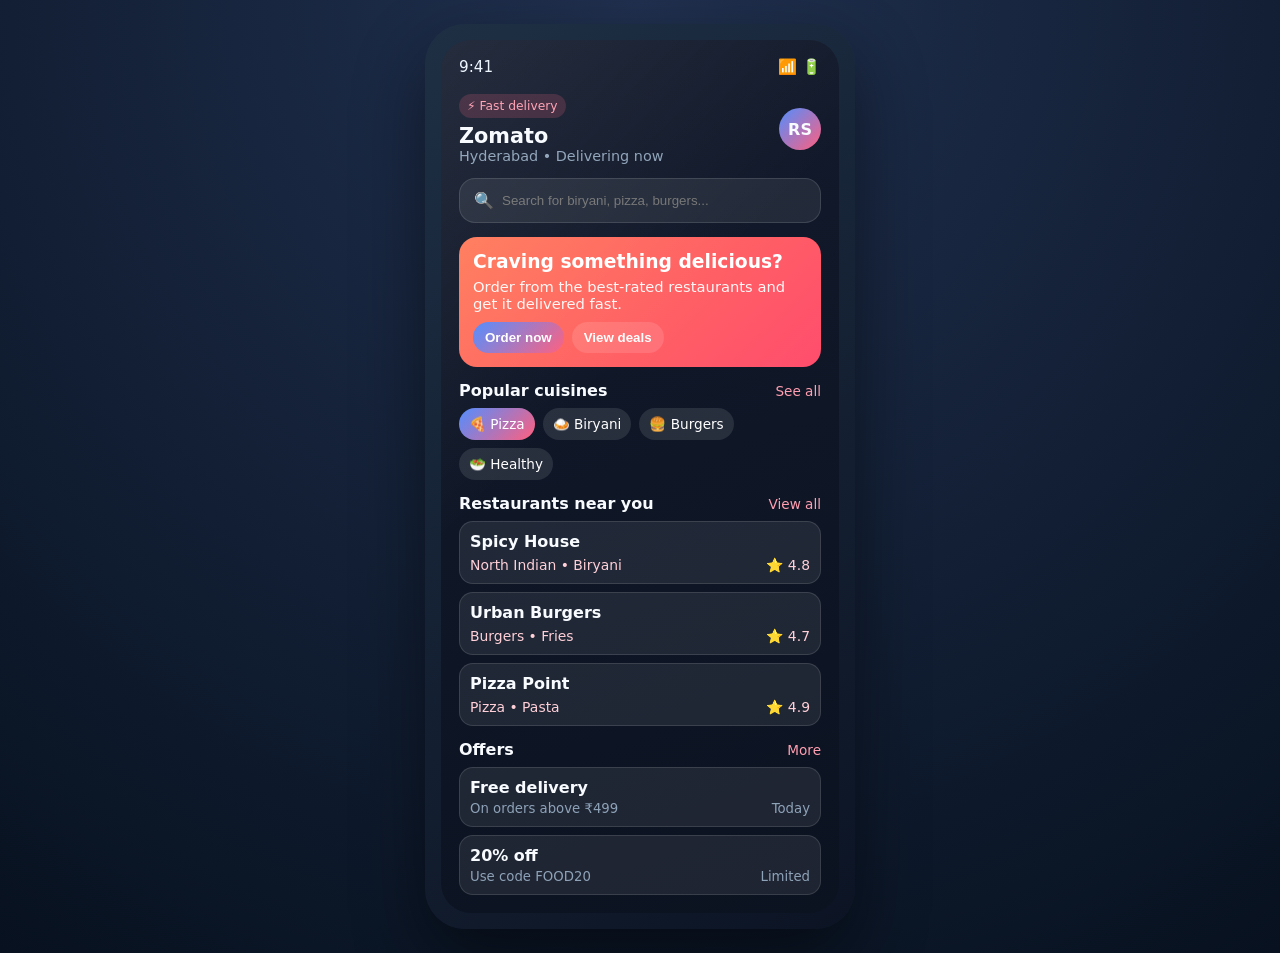
==== commit de9be70e: "Publish direct Zomato landing screen" ====
--- a/docs/index.html
+++ b/docs/index.html
@@ -168,6 +168,17 @@
         font-weight: 700;
       }
 
+      .food-banner {
+        background: linear-gradient(135deg, #ff7a59, #ff4d6d);
+        border-radius: 16px;
+        padding: 12px;
+        color: white;
+      }
+
+      .food-banner h4 {
+        margin-bottom: 4px;
+      }
+
       .home-header .subtle {
         color: var(--muted);
         font-size: 0.9rem;
@@ -349,6 +360,214 @@
         justify-content: space-between;
         align-items: center;
         padding: 8px 0;
+      }
+
+      .zomato-app {
+        display: flex;
+        flex-direction: column;
+        gap: 14px;
+      }
+
+      .zomato-header {
+        display: flex;
+        justify-content: space-between;
+        align-items: center;
+      }
+
+      .zomato-badge {
+        display: inline-block;
+        background: rgba(255, 95, 126, 0.18);
+        color: #ff9fb1;
+        padding: 5px 8px;
+        border-radius: 999px;
+        font-size: 0.77rem;
+        margin-bottom: 6px;
+      }
+
+      .zomato-title {
+        font-size: 1.3rem;
+        font-weight: 800;
+      }
+
+      .zomato-subtitle {
+        color: var(--muted);
+        font-size: 0.9rem;
+      }
+
+      .avatar {
+        width: 42px;
+        height: 42px;
+        border-radius: 50%;
+        background: linear-gradient(135deg, var(--accent), var(--accent-2));
+        display: grid;
+        place-items: center;
+        font-weight: 700;
+      }
+
+      .search-card {
+        background: rgba(255,255,255,0.08);
+        border: 1px solid rgba(255,255,255,0.12);
+        border-radius: 16px;
+        padding: 12px 14px;
+        display: flex;
+        align-items: center;
+        gap: 8px;
+      }
+
+      .search-card input {
+        border: none;
+        outline: none;
+        background: transparent;
+        color: white;
+        width: 100%;
+      }
+
+      .promo-card {
+        background: linear-gradient(135deg, #ff7a59, #ff4d6d);
+        border-radius: 18px;
+        padding: 14px;
+        color: white;
+      }
+
+      .promo-card h3 {
+        margin-bottom: 6px;
+      }
+
+      .promo-card p {
+        font-size: 0.92rem;
+        margin-bottom: 10px;
+        color: rgba(255,255,255,0.95);
+      }
+
+      .promo-actions {
+        display: flex;
+        gap: 8px;
+        flex-wrap: wrap;
+      }
+
+      .promo-actions .btn {
+        padding: 8px 12px;
+      }
+
+      .section {
+        display: flex;
+        flex-direction: column;
+        gap: 8px;
+      }
+
+      .section-head {
+        display: flex;
+        justify-content: space-between;
+        align-items: center;
+      }
+
+      .section-head a {
+        color: #ff9fb1;
+        text-decoration: none;
+        font-size: 0.85rem;
+      }
+
+      .chip {
+        padding: 8px 10px;
+        border-radius: 999px;
+        background: rgba(255,255,255,0.1);
+        color: white;
+        font-size: 0.85rem;
+      }
+
+      .chip.active {
+        background: linear-gradient(135deg, var(--accent), var(--accent-2));
+      }
+
+      .restaurant-list, .offer-grid {
+        display: flex;
+        flex-direction: column;
+        gap: 8px;
+      }
+
+      .restaurant-card, .offer-card {
+        background: rgba(255,255,255,0.08);
+        border: 1px solid rgba(255,255,255,0.12);
+        border-radius: 14px;
+        padding: 10px;
+      }
+
+      .restaurant-card .meta,
+      .offer-card .meta {
+        display: flex;
+        justify-content: space-between;
+        margin-top: 4px;
+        color: var(--muted);
+        font-size: 0.83rem;
+      }
+
+      .zomato-shell {
+        display: flex;
+        flex-direction: column;
+        gap: 12px;
+      }
+
+      .zomato-hero {
+        background: linear-gradient(135deg, #ff7a59, #ff4d6d);
+        border-radius: 16px;
+        padding: 14px;
+        color: white;
+      }
+
+      .zomato-hero h3 {
+        font-size: 1.1rem;
+        margin-bottom: 4px;
+      }
+
+      .zomato-search {
+        margin-top: 10px;
+        background: rgba(255,255,255,0.9);
+        border-radius: 999px;
+        padding: 10px 12px;
+        color: #333;
+        display: flex;
+        align-items: center;
+        gap: 8px;
+      }
+
+      .zomato-cuisines,
+      .zomato-restaurants,
+      .zomato-offers {
+        display: flex;
+        flex-direction: column;
+        gap: 8px;
+      }
+
+      .cuisine-pill {
+        display: inline-flex;
+        align-items: center;
+        gap: 6px;
+        padding: 8px 10px;
+        border-radius: 999px;
+        background: rgba(255,255,255,0.12);
+        color: white;
+        width: fit-content;
+      }
+
+      .restaurant-card {
+        background: rgba(255,255,255,0.08);
+        border-radius: 14px;
+        padding: 10px;
+      }
+
+      .restaurant-card .meta {
+        display: flex;
+        justify-content: space-between;
+        margin-top: 6px;
+        color: #ffd0d8;
+        font-size: 0.87rem;
+      }
+
+      .offer-chip {
+        background: rgba(255,255,255,0.12);
+        border-radius: 12px;
+        padding: 10px;
+        color: white;
       }
 
       .is-hidden {
@@ -376,437 +595,90 @@
     <div class="phone-frame">
       <div class="phone-screen">
         <div class="status-bar">
-          <span id="batteryStatus">9:41</span>
+          <span>9:41</span>
           <span>📶 🔋</span>
         </div>
 
-        <section class="lock-screen" id="lockScreen">
-          <div class="lock-top">
-            <div class="time" id="clock">9:41</div>
-            <div class="date" id="dateText">Wednesday, July 15</div>
+        <div class="zomato-app">
+          <div class="zomato-header">
+            <div>
+              <div class="zomato-badge">⚡ Fast delivery</div>
+              <div class="zomato-title">Zomato</div>
+              <div class="zomato-subtitle">Hyderabad • Delivering now</div>
+            </div>
+            <div class="avatar">RS</div>
           </div>
 
-          <div class="lock-card">
-            <h1>Login to your phone</h1>
-            <p>Use your login details: Ramya Sri Korlakunta / 9573444889</p>
-            <form id="unlockForm">
-              <input class="passcode-input" id="usernameInput" type="text" placeholder="Enter your name" value="Ramya Sri Korlakunta" />
-              <input class="passcode-input" id="passcodeInput" type="password" placeholder="Enter password" value="9573444889" style="margin-top: 8px;" />
-              <div class="btn-row">
-                <button class="btn primary" type="submit">Unlock</button>
-                <button class="btn secondary" type="button" id="clearPassword">Clear</button>
+          <div class="search-card">
+            <span>🔍</span>
+            <input type="text" placeholder="Search for biryani, pizza, burgers..." />
+          </div>
+
+          <div class="promo-card">
+            <h3>Craving something delicious?</h3>
+            <p>Order from the best-rated restaurants and get it delivered fast.</p>
+            <div class="promo-actions">
+              <button class="btn primary">Order now</button>
+              <button class="btn secondary">View deals</button>
+            </div>
+          </div>
+
+          <div class="section">
+            <div class="section-head">
+              <h4>Popular cuisines</h4>
+              <a href="#">See all</a>
+            </div>
+            <div class="chip-row">
+              <span class="chip active">🍕 Pizza</span>
+              <span class="chip">🍛 Biryani</span>
+              <span class="chip">🍔 Burgers</span>
+              <span class="chip">🥗 Healthy</span>
+            </div>
+          </div>
+
+          <div class="section">
+            <div class="section-head">
+              <h4>Restaurants near you</h4>
+              <a href="#">View all</a>
+            </div>
+            <div class="restaurant-list">
+              <div class="restaurant-card">
+                <strong>Spicy House</strong>
+                <div class="meta"><span>North Indian • Biryani</span><span>⭐ 4.8</span></div>
               </div>
-              <div class="feedback" id="feedback"></div>
-            </form>
+              <div class="restaurant-card">
+                <strong>Urban Burgers</strong>
+                <div class="meta"><span>Burgers • Fries</span><span>⭐ 4.7</span></div>
+              </div>
+              <div class="restaurant-card">
+                <strong>Pizza Point</strong>
+                <div class="meta"><span>Pizza • Pasta</span><span>⭐ 4.9</span></div>
+              </div>
+            </div>
           </div>
 
-          <div class="widget-card">
-            <div class="widget-title">Quick access</div>
-            <div class="widget-list">
-              <div class="widget-entry"><span>📷 Camera</span><span>Ready</span></div>
-              <div class="widget-entry"><span>📱 Phone</span><span>2 missed calls</span></div>
-              <div class="widget-entry"><span>💬 Messages</span><span>3 new</span></div>
+          <div class="section">
+            <div class="section-head">
+              <h4>Offers</h4>
+              <a href="#">More</a>
+            </div>
+            <div class="offer-grid">
+              <div class="offer-card">
+                <strong>Free delivery</strong>
+                <div class="meta"><span>On orders above ₹499</span><span>Today</span></div>
+              </div>
+              <div class="offer-card">
+                <strong>20% off</strong>
+                <div class="meta"><span>Use code FOOD20</span><span>Limited</span></div>
+              </div>
             </div>
           </div>
-        </section>
-
-        <section class="home-screen is-hidden" id="homeScreen">
-          <div class="home-header">
-            <div>
-              <div class="greeting" id="greetingText">Good morning</div>
-              <div class="subtle">Your phone apps are ready</div>
-            </div>
-            <div class="subtle">📍 Hyderabad</div>
-          </div>
-
-          <div class="search-bar">🔍 Search apps, contacts, or web</div>
-
-          <div class="app-grid">
-            <button class="app-btn" data-app="phone"><span class="icon">📞</span><span class="label">Phone</span></button>
-            <button class="app-btn" data-app="messages"><span class="icon">💬</span><span class="label">Messages</span></button>
-            <button class="app-btn" data-app="camera"><span class="icon">📷</span><span class="label">Camera</span></button>
-            <button class="app-btn" data-app="gallery"><span class="icon">🖼️</span><span class="label">Gallery</span></button>
-            <button class="app-btn" data-app="music"><span class="icon">🎵</span><span class="label">Music</span></button>
-            <button class="app-btn" data-app="maps"><span class="icon">🗺️</span><span class="label">Maps</span></button>
-            <button class="app-btn" data-app="calculator"><span class="icon">🧮</span><span class="label">Calculator</span></button>
-            <button class="app-btn" data-app="notes"><span class="icon">📝</span><span class="label">Notes</span></button>
-            <button class="app-btn" data-app="browser"><span class="icon">🌐</span><span class="label">Browser</span></button>
-            <button class="app-btn" data-app="settings"><span class="icon">⚙️</span><span class="label">Settings</span></button>
-            <button class="app-btn" data-app="food"><span class="icon">🍽️</span><span class="label">Food</span></button>
-            <button class="app-btn" data-app="store"><span class="icon">🛍️</span><span class="label">Store</span></button>
-          </div>
-
-          <div class="widget-card">
-            <div class="widget-title">Today</div>
-            <div class="widget-list">
-              <div class="widget-entry"><span>☀️ Weather</span><span>32°C</span></div>
-              <div class="widget-entry"><span>📅 Reminder</span><span>Meeting at 3 PM</span></div>
-            </div>
-          </div>
-        </section>
-
-        <section class="app-overlay" id="appOverlay">
-          <div class="overlay-top">
-            <div class="overlay-title" id="appTitle">App</div>
-            <button class="mini-btn" id="closeApp">✕</button>
-          </div>
-          <div id="appContent"></div>
-        </section>
+        </div>
       </div>
     </div>
 
     <script>
-      const lockScreen = document.getElementById('lockScreen');
-      const homeScreen = document.getElementById('homeScreen');
-      const appOverlay = document.getElementById('appOverlay');
-      const unlockForm = document.getElementById('unlockForm');
-      const usernameInput = document.getElementById('usernameInput');
-      const passcodeInput = document.getElementById('passcodeInput');
-      const feedback = document.getElementById('feedback');
-      const clearPassword = document.getElementById('clearPassword');
-      const appTitle = document.getElementById('appTitle');
-      const appContent = document.getElementById('appContent');
-      const clockEl = document.getElementById('clock');
-      const dateEl = document.getElementById('dateText');
-      const batteryStatus = document.getElementById('batteryStatus');
-      const greetingText = document.getElementById('greetingText');
-      const appButtons = document.querySelectorAll('.app-btn');
-      const closeAppBtn = document.getElementById('closeApp');
-
-      let selectedApp = '';
-      let noteText = 'Meeting notes: call Ramya at 6 PM.';
-      let messages = [
-        { sender: 'them', text: 'Hi! Are you free tonight?' },
-        { sender: 'me', text: 'Yes, I will be home by 8.' }
-      ];
-      let cameraShots = 0;
-      let browserQuery = 'Food delivery';
-
-      function updateClock() {
-        const now = new Date();
-        const time = now.toLocaleTimeString([], { hour: 'numeric', minute: '2-digit' });
-        const date = now.toLocaleDateString([], { weekday: 'long', month: 'long', day: 'numeric' });
-        clockEl.textContent = time;
-        dateEl.textContent = date;
-        batteryStatus.textContent = time;
-      }
-
-      function setGreeting() {
-        const hour = new Date().getHours();
-        if (hour < 12) greetingText.textContent = 'Good morning';
-        else if (hour < 18) greetingText.textContent = 'Good afternoon';
-        else greetingText.textContent = 'Good evening';
-      }
-
-      function unlockPhone(userName) {
-        lockScreen.classList.add('is-hidden');
-        homeScreen.classList.remove('is-hidden');
-        greetingText.textContent = `Welcome, ${userName}`;
-        feedback.textContent = 'Unlocked successfully.';
-      }
-
-      function showApp(appKey) {
-        selectedApp = appKey;
-        const labels = {
-          phone: 'Phone',
-          messages: 'Messages',
-          camera: 'Camera',
-          gallery: 'Gallery',
-          music: 'Music',
-          maps: 'Maps',
-          calculator: 'Calculator',
-          notes: 'Notes',
-          browser: 'Browser',
-          settings: 'Settings',
-          food: 'Food App',
-          store: 'Store'
-        };
-        appTitle.textContent = labels[appKey] || 'App';
-        appOverlay.classList.add('active');
-        homeScreen.classList.add('is-hidden');
-        renderApp();
-      }
-
-      function closeApp() {
-        appOverlay.classList.remove('active');
-        homeScreen.classList.remove('is-hidden');
-      }
-
-      function renderApp() {
-        const appMap = {
-          phone: () => `
-            <div class="stack">
-              <div class="panel-card">
-                <div class="widget-title">Quick calls</div>
-                <div class="chip-row">
-                  <button class="chip-btn">📞 Mom</button>
-                  <button class="chip-btn">📞 Ramya</button>
-                  <button class="chip-btn">📞 Taxi</button>
-                </div>
-              </div>
-              <div class="panel-card">
-                <div class="widget-title">Recent calls</div>
-                <ul class="list-items">
-                  <li><span>Ramya</span><span>12:30 PM</span></li>
-                  <li><span>Mom</span><span>Yesterday</span></li>
-                  <li><span>Delivery</span><span>Mon</span></li>
-                </ul>
-              </div>
-            </div>
-          `,
-          messages: () => `
-            <div class="stack">
-              <div class="panel-card">
-                <div class="widget-title">Chats</div>
-                ${messages.map((entry) => `<div class="message-bubble ${entry.sender === 'me' ? 'me' : ''}">${entry.text}</div>`).join('')}
-              </div>
-              <div class="panel-card">
-                <div class="widget-title">Compose</div>
-                <textarea class="message-input" id="messageInput" placeholder="Type a message"></textarea>
-                <div class="btn-row">
-                  <button class="btn primary" id="sendMessageBtn" type="button">Send</button>
-                </div>
-              </div>
-            </div>
-          `,
-          camera: () => `
-            <div class="stack">
-              <div class="panel-card">
-                <div class="widget-title">Camera</div>
-                <div style="padding: 22px; text-align: center; background: linear-gradient(135deg, #20304f, #0c1424); border-radius: 16px; color: white;">📷 ${cameraShots} photo${cameraShots === 1 ? '' : 's'} captured</div>
-              </div>
-              <div class="panel-card">
-                <button class="btn primary" id="captureBtn" type="button">Capture photo</button>
-              </div>
-            </div>
-          `,
-          gallery: () => `
-            <div class="stack">
-              <div class="panel-card">
-                <div class="widget-title">Gallery</div>
-                <div class="chip-row">
-                  <div class="chip-btn">🖼️ Sunset</div>
-                  <div class="chip-btn">📷 Selfie</div>
-                  <div class="chip-btn">🎉 Party</div>
-                </div>
-              </div>
-              <div class="panel-card">
-                <div class="widget-title">Recent items</div>
-                <ul class="list-items">
-                  <li><span>IMG_001.jpg</span><span>2 min ago</span></li>
-                  <li><span>VID_004.mp4</span><span>1 hour ago</span></li>
-                  <li><span>IMG_002.jpg</span><span>Yesterday</span></li>
-                </ul>
-              </div>
-            </div>
-          `,
-          music: () => `
-            <div class="stack">
-              <div class="panel-card">
-                <div class="widget-title">Now playing</div>
-                <div style="padding: 12px; background: rgba(255,255,255,0.1); border-radius: 14px;">🎵 Chill Vibes • 3:42</div>
-              </div>
-              <div class="panel-card">
-                <div class="chip-row">
-                  <button class="chip-btn">▶ Play</button>
-                  <button class="chip-btn">⏸ Pause</button>
-                  <button class="chip-btn">⏭ Next</button>
-                </div>
-              </div>
-            </div>
-          `,
-          maps: () => `
-            <div class="stack">
-              <div class="panel-card">
-                <div class="widget-title">Directions</div>
-                <div style="padding: 16px; border-radius: 14px; background: rgba(255,255,255,0.1);">🗺️ Route to Hyderabad Central • 12 mins</div>
-              </div>
-              <div class="panel-card">
-                <ul class="list-items">
-                  <li><span>Home</span><span>2.3 km</span></li>
-                  <li><span>Office</span><span>6.8 km</span></li>
-                  <li><span>Airport</span><span>32 km</span></li>
-                </ul>
-              </div>
-            </div>
-          `,
-          calculator: () => `
-            <div class="panel-card">
-              <input class="calc-display" id="calcDisplay" value="0" readonly />
-              <div class="calc-grid">
-                ${['7','8','9','/','4','5','6','*','1','2','3','-','0','.','=','+'].map((label)=>`<button class="calc-btn" data-value="${label}">${label}</button>`).join('')}
-              </div>
-            </div>
-          `,
-          notes: () => `
-            <div class="stack">
-              <div class="panel-card">
-                <div class="widget-title">Quick notes</div>
-                <textarea class="note-input" id="noteInput">${noteText}</textarea>
-                <div class="btn-row">
-                  <button class="btn primary" id="saveNoteBtn" type="button">Save note</button>
-                </div>
-              </div>
-            </div>
-          `,
-          browser: () => `
-            <div class="stack">
-              <div class="panel-card">
-                <div class="widget-title">Browser</div>
-                <input class="browser-input" id="browserInput" value="${browserQuery}" />
-                <div class="btn-row">
-                  <button class="btn primary" id="searchBtn" type="button">Search</button>
-                </div>
-              </div>
-              <div class="panel-card">
-                <ul class="list-items">
-                  <li><span>🍔 Food delivery near me</span><span>Fast</span></li>
-                  <li><span>🛍️ Mobile accessories</span><span>Popular</span></li>
-                  <li><span>🎵 Chill playlists</span><span>New</span></li>
-                </ul>
-              </div>
-            </div>
-          `,
-          settings: () => `
-            <div class="stack">
-              <div class="panel-card">
-                <div class="widget-title">Settings</div>
-                <div class="toggle-row"><span>Wi-Fi</span><button class="mini-btn">On</button></div>
-                <div class="toggle-row"><span>Bluetooth</span><button class="mini-btn">Off</button></div>
-                <div class="toggle-row"><span>Dark mode</span><button class="mini-btn">On</button></div>
-              </div>
-            </div>
-          `,
-          food: () => `
-            <div class="stack">
-              <div class="panel-card">
-                <div class="widget-title">Food app</div>
-                <ul class="list-items">
-                  <li><span>Biryani</span><span>₹240</span></li>
-                  <li><span>Pizza</span><span>₹320</span></li>
-                  <li><span>Cool drink</span><span>₹90</span></li>
-                </ul>
-                <div class="btn-row">
-                  <button class="btn primary" id="orderFoodBtn" type="button">Order now</button>
-                </div>
-              </div>
-            </div>
-          `,
-          store: () => `
-            <div class="stack">
-              <div class="panel-card">
-                <div class="widget-title">Store</div>
-                <ul class="list-items">
-                  <li><span>Phone case</span><span>₹299</span></li>
-                  <li><span>Headphones</span><span>₹1,999</span></li>
-                  <li><span>Charger</span><span>₹599</span></li>
-                </ul>
-              </div>
-            </div>
-          `
-        };
-
-        appContent.innerHTML = appMap[selectedApp] ? appMap[selectedApp]() : '<p>No app selected</p>';
-
-        if (selectedApp === 'messages') {
-          const sendBtn = document.getElementById('sendMessageBtn');
-          const messageInput = document.getElementById('messageInput');
-          sendBtn?.addEventListener('click', () => {
-            const value = messageInput?.value.trim();
-            if (value) {
-              messages.push({ sender: 'me', text: value });
-              renderApp();
-            }
-          });
-        }
-
-        if (selectedApp === 'camera') {
-          const captureBtn = document.getElementById('captureBtn');
-          captureBtn?.addEventListener('click', () => {
-            cameraShots += 1;
-            renderApp();
-          });
-        }
-
-        if (selectedApp === 'notes') {
-          const saveBtn = document.getElementById('saveNoteBtn');
-          const noteInput = document.getElementById('noteInput');
-          saveBtn?.addEventListener('click', () => {
-            noteText = noteInput?.value || noteText;
-            renderApp();
-          });
-        }
-
-        if (selectedApp === 'browser') {
-          const searchBtn = document.getElementById('searchBtn');
-          const browserInput = document.getElementById('browserInput');
-          searchBtn?.addEventListener('click', () => {
-            browserQuery = browserInput?.value || browserQuery;
-            renderApp();
-          });
-        }
-
-        if (selectedApp === 'food') {
-          const orderBtn = document.getElementById('orderFoodBtn');
-          orderBtn?.addEventListener('click', () => {
-            feedback.textContent = 'Food order placed successfully.';
-          });
-        }
-
-        if (selectedApp === 'calculator') {
-          const display = document.getElementById('calcDisplay');
-          document.querySelectorAll('.calc-btn').forEach((btn) => {
-            btn.addEventListener('click', () => {
-              const value = btn.getAttribute('data-value');
-              if (value === '=') {
-                try {
-                  display.value = Function(`return (${display.value})`)();
-                } catch (error) {
-                  display.value = 'Error';
-                }
-              } else if (display.value === '0' || display.value === 'Error') {
-                display.value = value;
-              } else {
-                display.value += value;
-              }
-            });
-          });
-        }
-      }
-
-      unlockForm.addEventListener('submit', (event) => {
-        event.preventDefault();
-        const enteredName = usernameInput.value.trim();
-        const enteredPassword = passcodeInput.value.trim();
-        const correctName = 'Ramya Sri Korlakunta';
-        const correctPassword = '9573444889';
-
-        if (enteredName.toLowerCase() === correctName.toLowerCase() && enteredPassword === correctPassword) {
-          unlockPhone(enteredName);
-          passcodeInput.value = '';
-        } else {
-          feedback.textContent = 'Wrong details. Try Ramya Sri Korlakunta / 9573444889';
-          unlockForm.classList.remove('shake');
-          void unlockForm.offsetWidth;
-          unlockForm.classList.add('shake');
-        }
-      });
-
-      clearPassword.addEventListener('click', () => {
-        usernameInput.value = 'Ramya Sri Korlakunta';
-        passcodeInput.value = '';
-        feedback.textContent = '';
-      });
-
-      appButtons.forEach((button) => {
-        button.addEventListener('click', () => showApp(button.dataset.app));
-      });
-
-      closeAppBtn.addEventListener('click', closeApp);
-
-      updateClock();
-      setGreeting();
-      setInterval(updateClock, 1000);
+      document.title = 'Zomato App';
     </script>
   </body>
 </html>
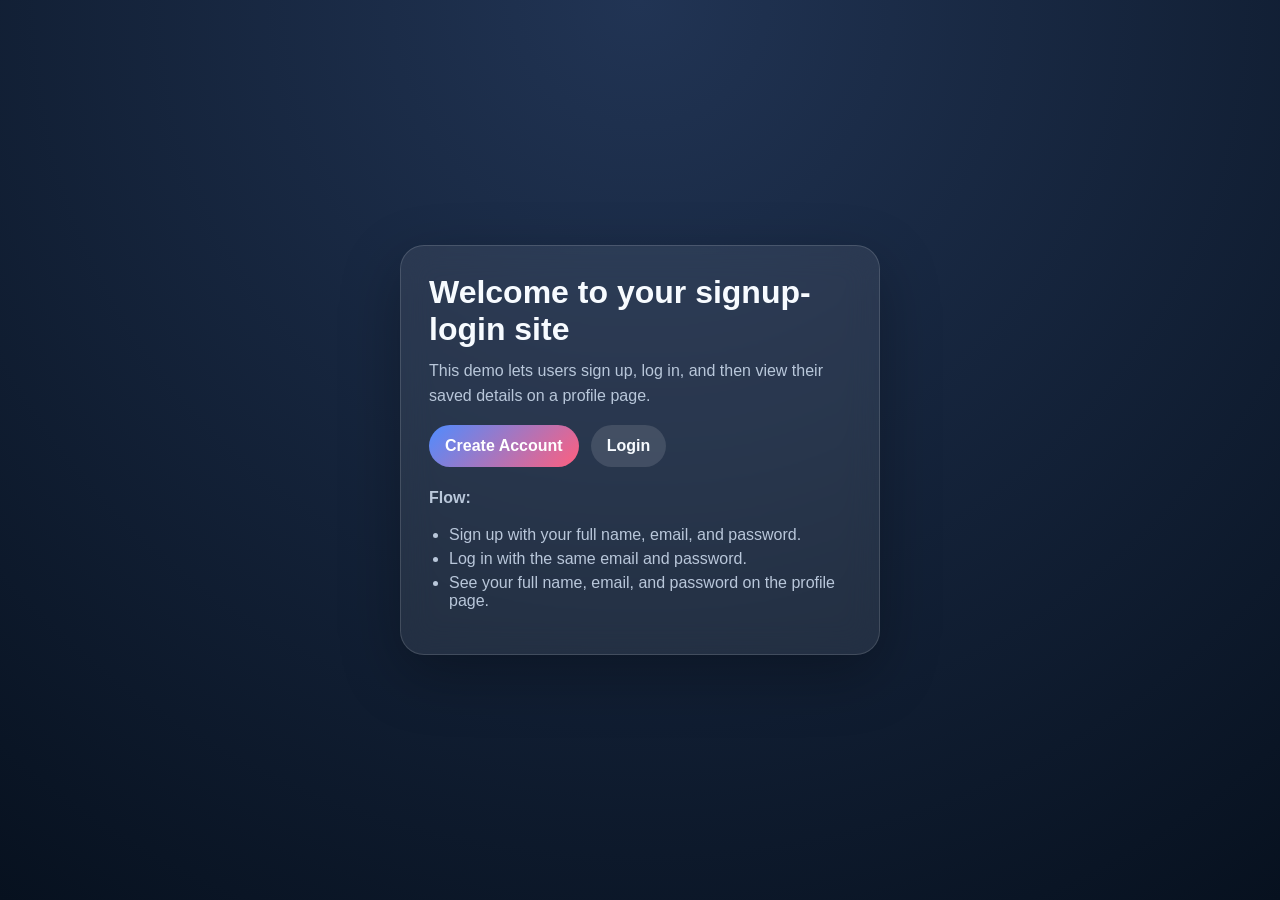
==== commit d556fb7c: "Add signup login website" ====
--- a/docs/index.html
+++ b/docs/index.html
@@ -1,684 +1,73 @@
- <!doctype html>
+﻿<!doctype html>
 <html lang="en">
   <head>
     <meta charset="utf-8" />
     <meta name="viewport" content="width=device-width,initial-scale=1" />
-    <title>Zomato Style Food App</title>
+    <title>Signup Login Demo</title>
     <style>
       :root {
+        color-scheme: dark;
         --bg: #07111f;
-        --screen: #101b2f;
-        --panel: #15243d;
-        --text: #f8fbff;
-        --muted: #8ea2b8;
-        --accent: #4f8cff;
-        --accent-2: #ff5f7e;
+        --card: rgba(255, 255, 255, 0.08);
+        --text: #f7fbff;
+        --muted: #b9c7da;
+        --primary: #4f8cff;
+        --accent: #ff5f7e;
       }
-
-      * { box-sizing: border-box; margin: 0; padding: 0; }
+      * { box-sizing: border-box; }
       body {
-        font-family: 'Segoe UI', system-ui, -apple-system, BlinkMacSystemFont, 'Roboto', Arial, sans-serif;
-        background: radial-gradient(circle at top, #20304f, var(--bg));
-        color: var(--text);
+        margin: 0;
         min-height: 100vh;
         display: grid;
         place-items: center;
         padding: 24px;
+        font-family: 'Segoe UI', Tahoma, Geneva, Verdana, sans-serif;
+        background: radial-gradient(circle at top, #213454, var(--bg));
+        color: var(--text);
       }
-
-      .phone-frame {
-        width: min(100%, 430px);
-        background: linear-gradient(145deg, #1e2f44, #0c1424);
-        border-radius: 40px;
-        padding: 16px;
-        box-shadow: 0 30px 70px rgba(0, 0, 0, 0.45);
+      .card {
+        width: min(100%, 480px);
+        padding: 28px;
+        border-radius: 24px;
+        background: var(--card);
+        border: 1px solid rgba(255,255,255,0.14);
+        box-shadow: 0 20px 60px rgba(0,0,0,0.28);
+        backdrop-filter: blur(16px);
       }
-
-      .phone-screen {
-        background: linear-gradient(160deg, #131b2d, #0b1220);
-        border-radius: 30px;
-        min-height: 760px;
-        padding: 18px;
-        position: relative;
-        overflow: hidden;
-      }
-
-      .phone-screen::before {
-        content: '';
-        position: absolute;
-        inset: 0;
-        background: linear-gradient(135deg, rgba(255,255,255,0.08), transparent 40%);
-        pointer-events: none;
-      }
-
-      .status-bar {
-        display: flex;
-        justify-content: space-between;
+      h1 { margin: 0 0 10px; font-size: 2rem; }
+      p { margin: 0 0 16px; color: var(--muted); line-height: 1.6; }
+      .btn-row { display: flex; gap: 12px; flex-wrap: wrap; }
+      .btn {
+        display: inline-flex;
+        justify-content: center;
         align-items: center;
-        font-size: 0.95rem;
-        color: #edf5ff;
-        margin-bottom: 18px;
-      }
-
-      .lock-screen, .home-screen, .app-overlay {
-        position: relative;
-        z-index: 1;
-      }
-
-      .lock-screen {
-        display: flex;
-        flex-direction: column;
-        justify-content: space-between;
-        min-height: 700px;
-        padding: 12px 4px 18px;
-      }
-
-      .lock-top {
-        text-align: center;
-        display: flex;
-        flex-direction: column;
-        gap: 8px;
-      }
-
-      .lock-top .time {
-        font-size: 3.2rem;
-        font-weight: 700;
-      }
-
-      .lock-top .date {
-        color: var(--muted);
-      }
-
-      .lock-card {
-        background: rgba(255,255,255,0.08);
-        border: 1px solid rgba(255,255,255,0.12);
-        border-radius: 24px;
-        padding: 18px;
-        backdrop-filter: blur(12px);
-      }
-
-      .lock-card h1 {
-        font-size: 1.2rem;
-        margin-bottom: 8px;
-      }
-
-      .lock-card p {
-        color: var(--muted);
-        margin-bottom: 14px;
-        font-size: 0.95rem;
-      }
-
-      .passcode-input {
-        width: 100%;
-        border: none;
-        border-radius: 12px;
-        padding: 12px 14px;
-        background: rgba(255,255,255,0.95);
-        color: #08101d;
-        font-size: 1rem;
-        outline: none;
-      }
-
-      .btn-row {
-        display: flex;
-        gap: 10px;
-        margin-top: 12px;
-      }
-
-      .btn {
+        text-decoration: none;
         border: none;
         border-radius: 999px;
-        padding: 10px 14px;
+        padding: 12px 16px;
         font-weight: 700;
         cursor: pointer;
       }
-
-      .btn.primary {
-        background: linear-gradient(135deg, var(--accent), var(--accent-2));
-        color: white;
-      }
-
-      .btn.secondary {
-        background: rgba(255,255,255,0.12);
-        color: white;
-      }
-
-      .feedback {
-        min-height: 18px;
-        margin-top: 10px;
-        color: #ffd7e0;
-        font-size: 0.9rem;
-      }
-
-      .home-screen {
-        min-height: 700px;
-        display: flex;
-        flex-direction: column;
-        gap: 14px;
-      }
-
-      .home-header {
-        display: flex;
-        justify-content: space-between;
-        align-items: center;
-      }
-
-      .home-header .greeting {
-        font-size: 1.2rem;
-        font-weight: 700;
-      }
-
-      .food-banner {
-        background: linear-gradient(135deg, #ff7a59, #ff4d6d);
-        border-radius: 16px;
-        padding: 12px;
-        color: white;
-      }
-
-      .food-banner h4 {
-        margin-bottom: 4px;
-      }
-
-      .home-header .subtle {
-        color: var(--muted);
-        font-size: 0.9rem;
-      }
-
-      .search-bar {
-        padding: 12px 14px;
-        border-radius: 14px;
-        background: rgba(255,255,255,0.08);
-        color: white;
-        display: flex;
-        align-items: center;
-        gap: 8px;
-      }
-
-      .app-grid {
-        display: grid;
-        grid-template-columns: repeat(4, 1fr);
-        gap: 12px;
-      }
-
-      .app-btn {
-        border: none;
-        background: rgba(255,255,255,0.08);
-        color: var(--text);
-        padding: 12px 6px;
-        border-radius: 18px;
-        display: flex;
-        flex-direction: column;
-        align-items: center;
-        gap: 6px;
-        cursor: pointer;
-        min-height: 86px;
-        justify-content: center;
-      }
-
-      .app-btn .icon {
-        font-size: 1.5rem;
-      }
-
-      .app-btn .label {
-        font-size: 0.78rem;
-      }
-
-      .widget-card, .panel-card {
-        background: rgba(255,255,255,0.08);
-        border: 1px solid rgba(255,255,255,0.12);
-        border-radius: 18px;
-        padding: 14px;
-      }
-
-      .widget-title {
-        font-size: 0.95rem;
-        font-weight: 700;
-        margin-bottom: 8px;
-      }
-
-      .widget-list {
-        display: flex;
-        flex-direction: column;
-        gap: 8px;
-      }
-
-      .widget-entry {
-        display: flex;
-        justify-content: space-between;
-        align-items: center;
-        color: var(--muted);
-      }
-
-      .app-overlay {
-        display: none;
-        min-height: 700px;
-        flex-direction: column;
-        gap: 12px;
-      }
-
-      .app-overlay.active {
-        display: flex;
-      }
-
-      .overlay-top {
-        display: flex;
-        justify-content: space-between;
-        align-items: center;
-      }
-
-      .overlay-title {
-        font-size: 1.1rem;
-        font-weight: 700;
-      }
-
-      .stack {
-        display: flex;
-        flex-direction: column;
-        gap: 12px;
-      }
-
-      .chip-row {
-        display: flex;
-        flex-wrap: wrap;
-        gap: 8px;
-      }
-
-      .chip-btn, .mini-btn {
-        border: none;
-        padding: 8px 10px;
-        border-radius: 999px;
-        background: rgba(255,255,255,0.12);
-        color: white;
-        cursor: pointer;
-      }
-
-      .list-items {
-        display: flex;
-        flex-direction: column;
-        gap: 8px;
-      }
-
-      .list-items li {
-        display: flex;
-        justify-content: space-between;
-        align-items: center;
-        padding: 8px 0;
-        border-bottom: 1px solid rgba(255,255,255,0.1);
-        color: var(--muted);
-      }
-
-      .message-bubble {
-        padding: 10px 12px;
-        border-radius: 12px;
-        margin-bottom: 8px;
-        background: rgba(255,255,255,0.1);
-        color: white;
-      }
-
-      .message-bubble.me {
-        background: linear-gradient(135deg, var(--accent), var(--accent-2));
-      }
-
-      .message-input, .note-input, .browser-input {
-        width: 100%;
-        border: none;
-        border-radius: 12px;
-        padding: 10px 12px;
-        margin-top: 8px;
-        font-size: 0.95rem;
-        outline: none;
-      }
-
-      .calc-grid {
-        display: grid;
-        grid-template-columns: repeat(4, 1fr);
-        gap: 10px;
-      }
-
-      .calc-btn {
-        border: none;
-        padding: 12px;
-        border-radius: 14px;
-        background: rgba(255,255,255,0.12);
-        color: white;
-        font-size: 1rem;
-        cursor: pointer;
-      }
-
-      .calc-display {
-        width: 100%;
-        padding: 12px;
-        border-radius: 14px;
-        border: none;
-        margin-bottom: 10px;
-        font-size: 1.15rem;
-        text-align: right;
-      }
-
-      .toggle-row {
-        display: flex;
-        justify-content: space-between;
-        align-items: center;
-        padding: 8px 0;
-      }
-
-      .zomato-app {
-        display: flex;
-        flex-direction: column;
-        gap: 14px;
-      }
-
-      .zomato-header {
-        display: flex;
-        justify-content: space-between;
-        align-items: center;
-      }
-
-      .zomato-badge {
-        display: inline-block;
-        background: rgba(255, 95, 126, 0.18);
-        color: #ff9fb1;
-        padding: 5px 8px;
-        border-radius: 999px;
-        font-size: 0.77rem;
-        margin-bottom: 6px;
-      }
-
-      .zomato-title {
-        font-size: 1.3rem;
-        font-weight: 800;
-      }
-
-      .zomato-subtitle {
-        color: var(--muted);
-        font-size: 0.9rem;
-      }
-
-      .avatar {
-        width: 42px;
-        height: 42px;
-        border-radius: 50%;
-        background: linear-gradient(135deg, var(--accent), var(--accent-2));
-        display: grid;
-        place-items: center;
-        font-weight: 700;
-      }
-
-      .search-card {
-        background: rgba(255,255,255,0.08);
-        border: 1px solid rgba(255,255,255,0.12);
-        border-radius: 16px;
-        padding: 12px 14px;
-        display: flex;
-        align-items: center;
-        gap: 8px;
-      }
-
-      .search-card input {
-        border: none;
-        outline: none;
-        background: transparent;
-        color: white;
-        width: 100%;
-      }
-
-      .promo-card {
-        background: linear-gradient(135deg, #ff7a59, #ff4d6d);
-        border-radius: 18px;
-        padding: 14px;
-        color: white;
-      }
-
-      .promo-card h3 {
-        margin-bottom: 6px;
-      }
-
-      .promo-card p {
-        font-size: 0.92rem;
-        margin-bottom: 10px;
-        color: rgba(255,255,255,0.95);
-      }
-
-      .promo-actions {
-        display: flex;
-        gap: 8px;
-        flex-wrap: wrap;
-      }
-
-      .promo-actions .btn {
-        padding: 8px 12px;
-      }
-
-      .section {
-        display: flex;
-        flex-direction: column;
-        gap: 8px;
-      }
-
-      .section-head {
-        display: flex;
-        justify-content: space-between;
-        align-items: center;
-      }
-
-      .section-head a {
-        color: #ff9fb1;
-        text-decoration: none;
-        font-size: 0.85rem;
-      }
-
-      .chip {
-        padding: 8px 10px;
-        border-radius: 999px;
-        background: rgba(255,255,255,0.1);
-        color: white;
-        font-size: 0.85rem;
-      }
-
-      .chip.active {
-        background: linear-gradient(135deg, var(--accent), var(--accent-2));
-      }
-
-      .restaurant-list, .offer-grid {
-        display: flex;
-        flex-direction: column;
-        gap: 8px;
-      }
-
-      .restaurant-card, .offer-card {
-        background: rgba(255,255,255,0.08);
-        border: 1px solid rgba(255,255,255,0.12);
-        border-radius: 14px;
-        padding: 10px;
-      }
-
-      .restaurant-card .meta,
-      .offer-card .meta {
-        display: flex;
-        justify-content: space-between;
-        margin-top: 4px;
-        color: var(--muted);
-        font-size: 0.83rem;
-      }
-
-      .zomato-shell {
-        display: flex;
-        flex-direction: column;
-        gap: 12px;
-      }
-
-      .zomato-hero {
-        background: linear-gradient(135deg, #ff7a59, #ff4d6d);
-        border-radius: 16px;
-        padding: 14px;
-        color: white;
-      }
-
-      .zomato-hero h3 {
-        font-size: 1.1rem;
-        margin-bottom: 4px;
-      }
-
-      .zomato-search {
-        margin-top: 10px;
-        background: rgba(255,255,255,0.9);
-        border-radius: 999px;
-        padding: 10px 12px;
-        color: #333;
-        display: flex;
-        align-items: center;
-        gap: 8px;
-      }
-
-      .zomato-cuisines,
-      .zomato-restaurants,
-      .zomato-offers {
-        display: flex;
-        flex-direction: column;
-        gap: 8px;
-      }
-
-      .cuisine-pill {
-        display: inline-flex;
-        align-items: center;
-        gap: 6px;
-        padding: 8px 10px;
-        border-radius: 999px;
-        background: rgba(255,255,255,0.12);
-        color: white;
-        width: fit-content;
-      }
-
-      .restaurant-card {
-        background: rgba(255,255,255,0.08);
-        border-radius: 14px;
-        padding: 10px;
-      }
-
-      .restaurant-card .meta {
-        display: flex;
-        justify-content: space-between;
-        margin-top: 6px;
-        color: #ffd0d8;
-        font-size: 0.87rem;
-      }
-
-      .offer-chip {
-        background: rgba(255,255,255,0.12);
-        border-radius: 12px;
-        padding: 10px;
-        color: white;
-      }
-
-      .is-hidden {
-        display: none !important;
-      }
-
-      .shake {
-        animation: shake 0.25s ease;
-      }
-
-      @keyframes shake {
-        0%, 100% { transform: translateX(0); }
-        25% { transform: translateX(-4px); }
-        50% { transform: translateX(4px); }
-        75% { transform: translateX(-2px); }
-      }
-
-      @media (max-width: 480px) {
-        .phone-screen { min-height: 700px; }
-        .app-grid { grid-template-columns: repeat(3, 1fr); }
-      }
+      .btn.primary { background: linear-gradient(135deg, var(--primary), var(--accent)); color: white; }
+      .btn.secondary { background: rgba(255,255,255,0.12); color: var(--text); }
+      ul { padding-left: 20px; color: var(--muted); }
+      li { margin-bottom: 6px; }
     </style>
   </head>
   <body>
-    <div class="phone-frame">
-      <div class="phone-screen">
-        <div class="status-bar">
-          <span>9:41</span>
-          <span>📶 🔋</span>
-        </div>
-
-        <div class="zomato-app">
-          <div class="zomato-header">
-            <div>
-              <div class="zomato-badge">⚡ Fast delivery</div>
-              <div class="zomato-title">Zomato</div>
-              <div class="zomato-subtitle">Hyderabad • Delivering now</div>
-            </div>
-            <div class="avatar">RS</div>
-          </div>
-
-          <div class="search-card">
-            <span>🔍</span>
-            <input type="text" placeholder="Search for biryani, pizza, burgers..." />
-          </div>
-
-          <div class="promo-card">
-            <h3>Craving something delicious?</h3>
-            <p>Order from the best-rated restaurants and get it delivered fast.</p>
-            <div class="promo-actions">
-              <button class="btn primary">Order now</button>
-              <button class="btn secondary">View deals</button>
-            </div>
-          </div>
-
-          <div class="section">
-            <div class="section-head">
-              <h4>Popular cuisines</h4>
-              <a href="#">See all</a>
-            </div>
-            <div class="chip-row">
-              <span class="chip active">🍕 Pizza</span>
-              <span class="chip">🍛 Biryani</span>
-              <span class="chip">🍔 Burgers</span>
-              <span class="chip">🥗 Healthy</span>
-            </div>
-          </div>
-
-          <div class="section">
-            <div class="section-head">
-              <h4>Restaurants near you</h4>
-              <a href="#">View all</a>
-            </div>
-            <div class="restaurant-list">
-              <div class="restaurant-card">
-                <strong>Spicy House</strong>
-                <div class="meta"><span>North Indian • Biryani</span><span>⭐ 4.8</span></div>
-              </div>
-              <div class="restaurant-card">
-                <strong>Urban Burgers</strong>
-                <div class="meta"><span>Burgers • Fries</span><span>⭐ 4.7</span></div>
-              </div>
-              <div class="restaurant-card">
-                <strong>Pizza Point</strong>
-                <div class="meta"><span>Pizza • Pasta</span><span>⭐ 4.9</span></div>
-              </div>
-            </div>
-          </div>
-
-          <div class="section">
-            <div class="section-head">
-              <h4>Offers</h4>
-              <a href="#">More</a>
-            </div>
-            <div class="offer-grid">
-              <div class="offer-card">
-                <strong>Free delivery</strong>
-                <div class="meta"><span>On orders above ₹499</span><span>Today</span></div>
-              </div>
-              <div class="offer-card">
-                <strong>20% off</strong>
-                <div class="meta"><span>Use code FOOD20</span><span>Limited</span></div>
-              </div>
-            </div>
-          </div>
-        </div>
+    <div class="card">
+      <h1>Welcome to your signup-login site</h1>
+      <p>This demo lets users sign up, log in, and then view their saved details on a profile page.</p>
+      <div class="btn-row">
+        <a class="btn primary" href="signup.html">Create Account</a>
+        <a class="btn secondary" href="login.html">Login</a>
       </div>
+      <p style="margin-top: 18px;"><strong>Flow:</strong></p>
+      <ul>
+        <li>Sign up with your full name, email, and password.</li>
+        <li>Log in with the same email and password.</li>
+        <li>See your full name, email, and password on the profile page.</li>
+      </ul>
     </div>
-
-    <script>
-      document.title = 'Zomato App';
-    </script>
   </body>
 </html>
